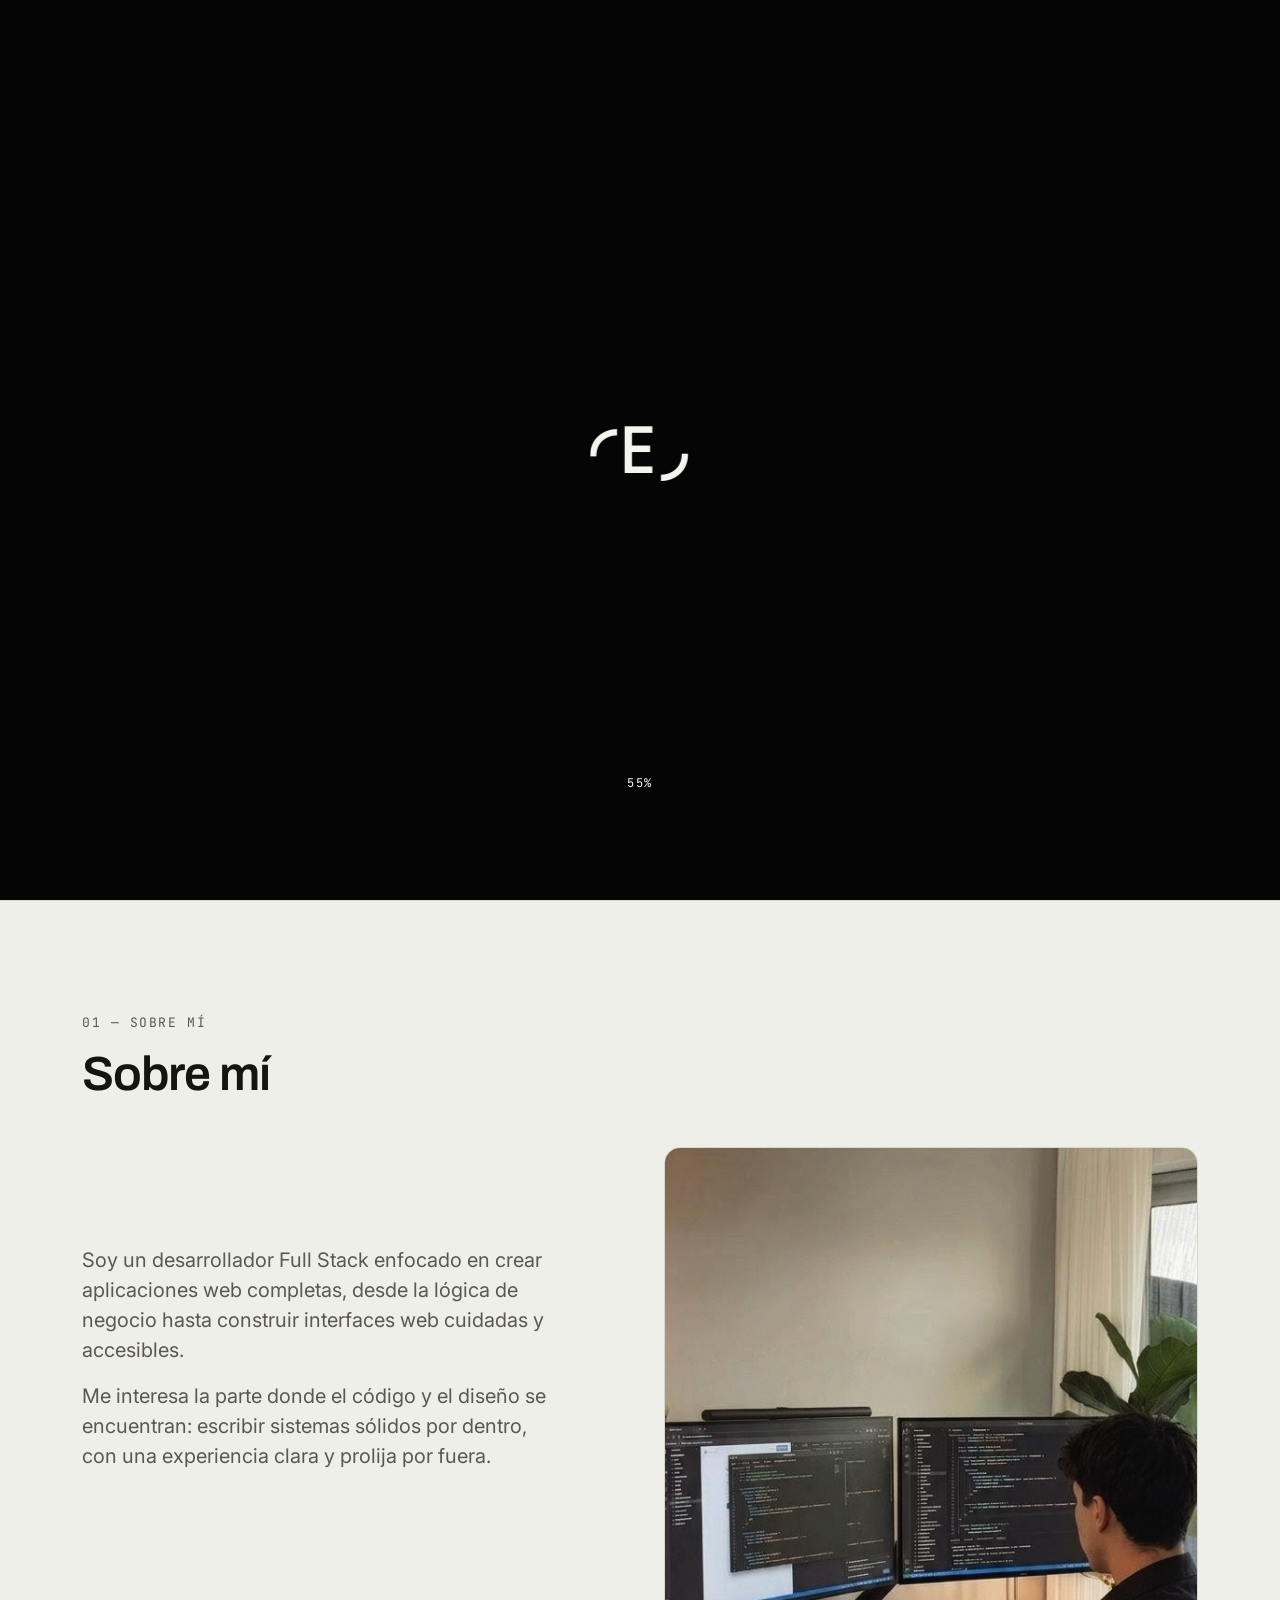
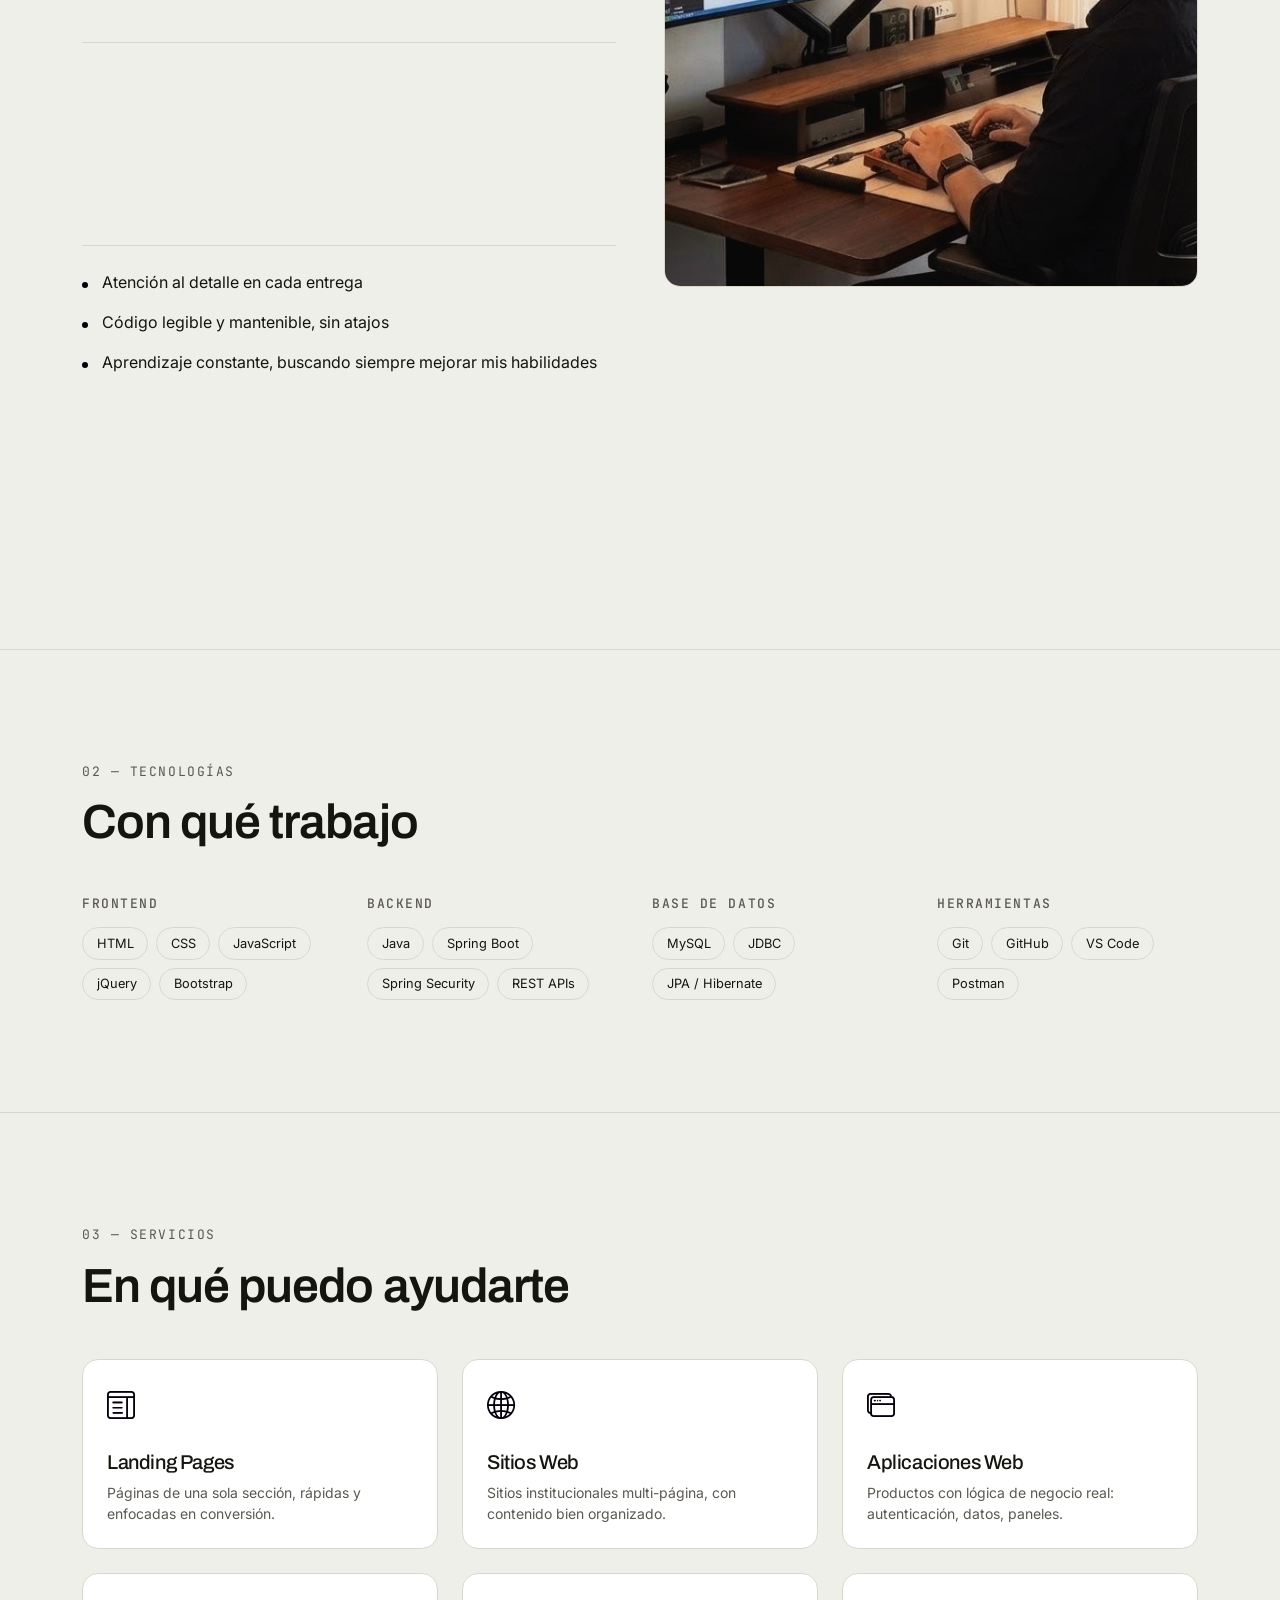
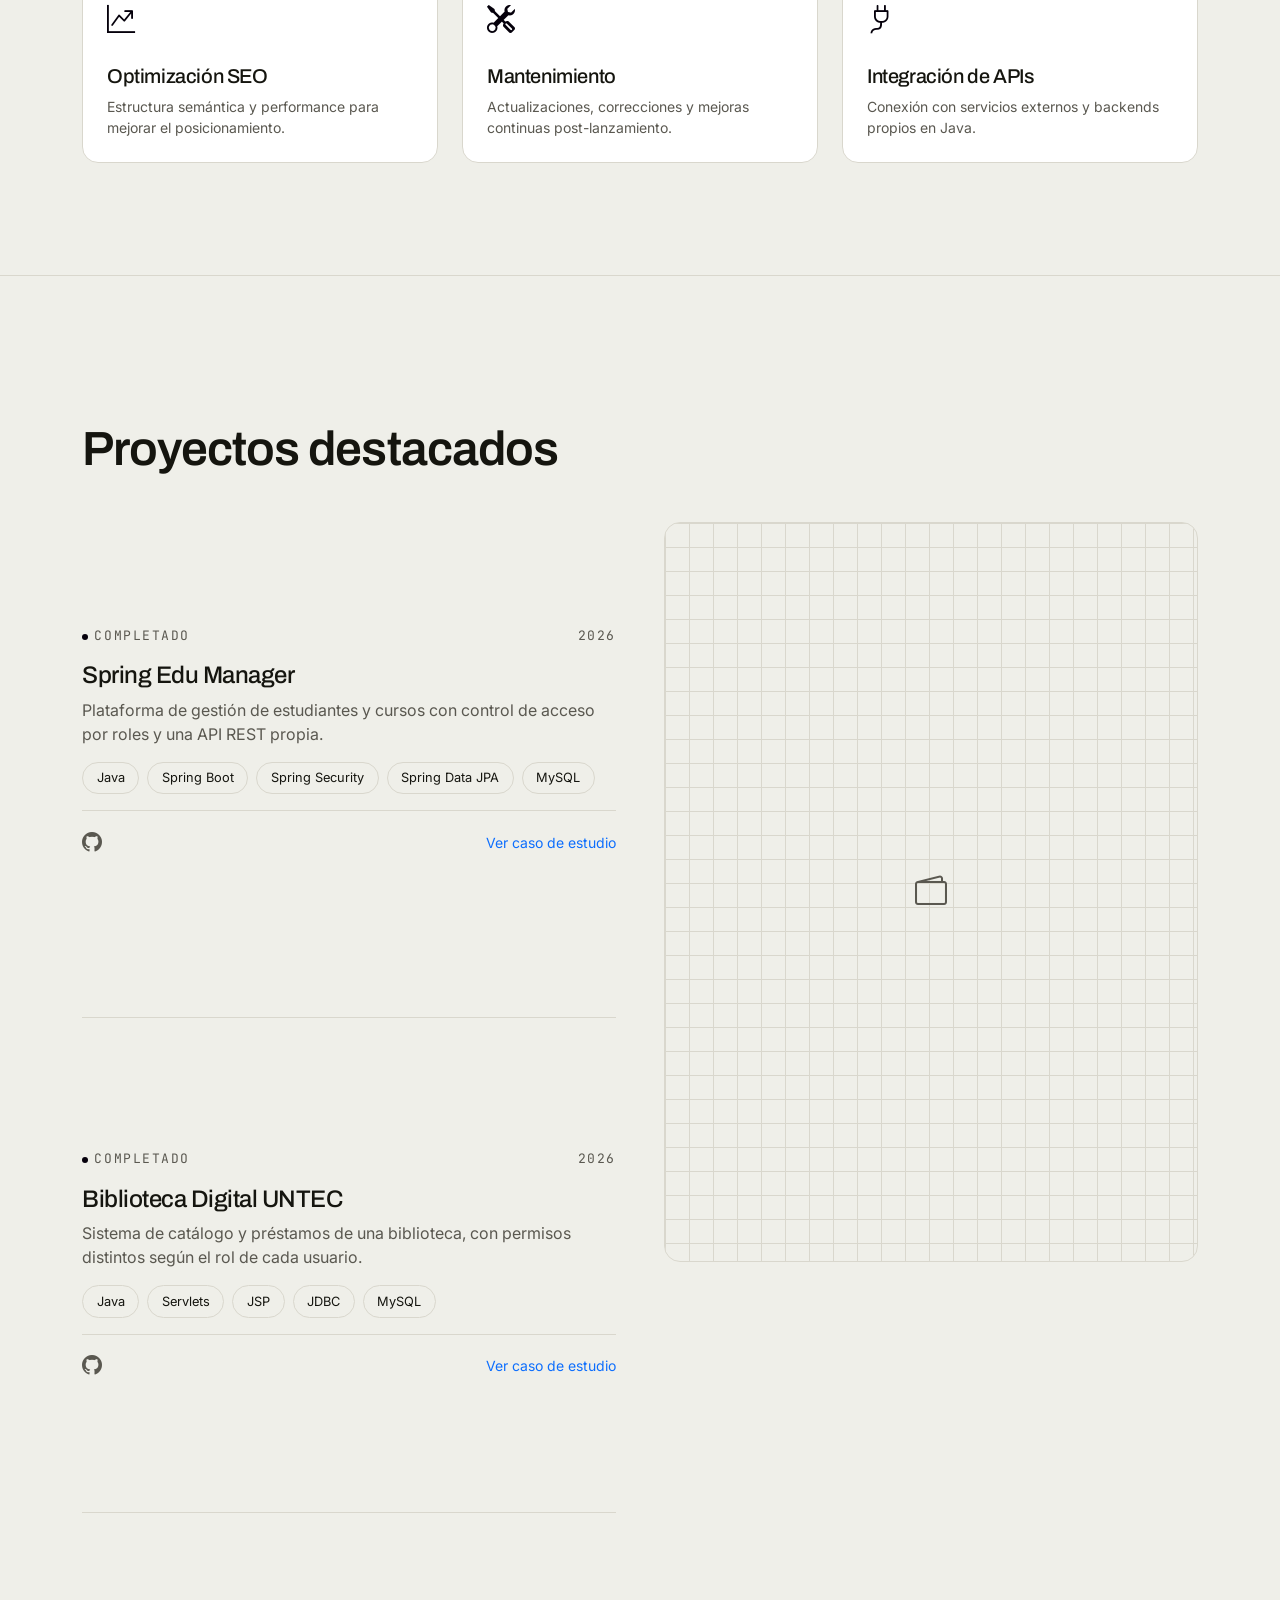
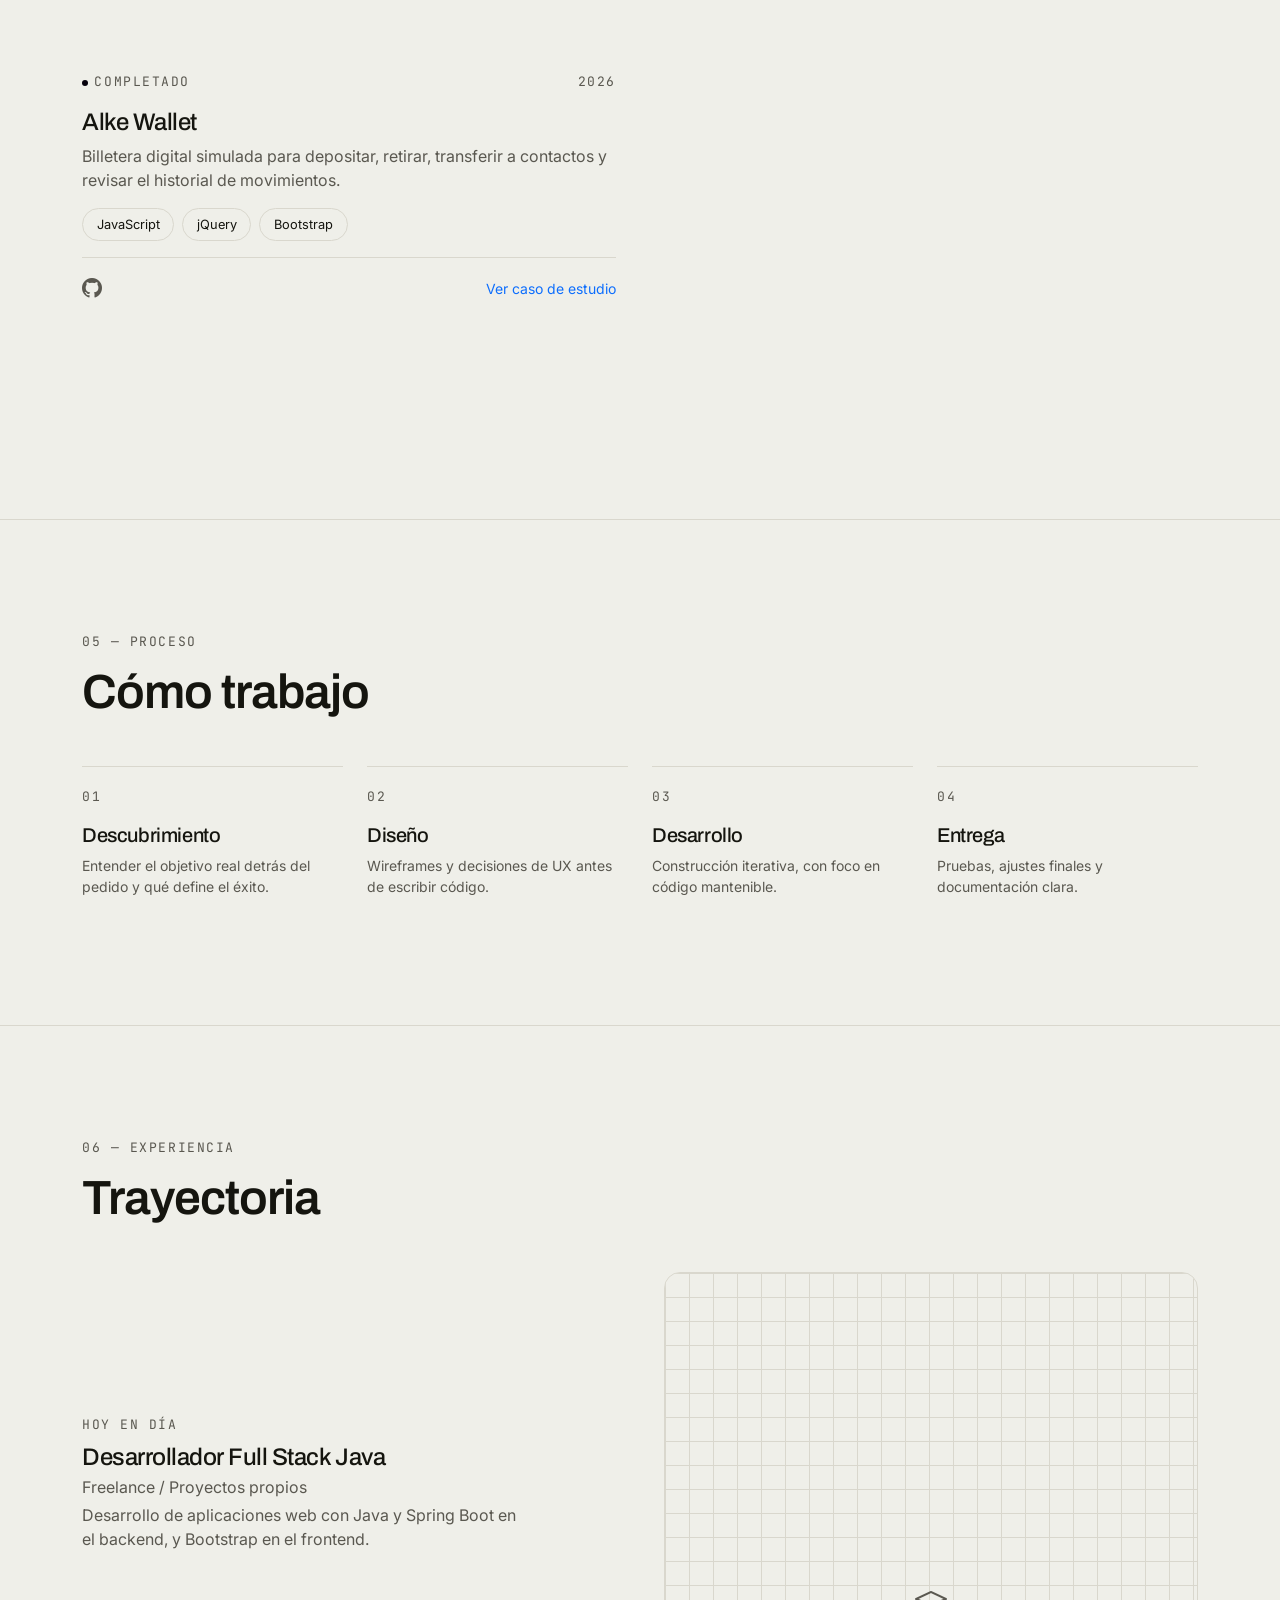
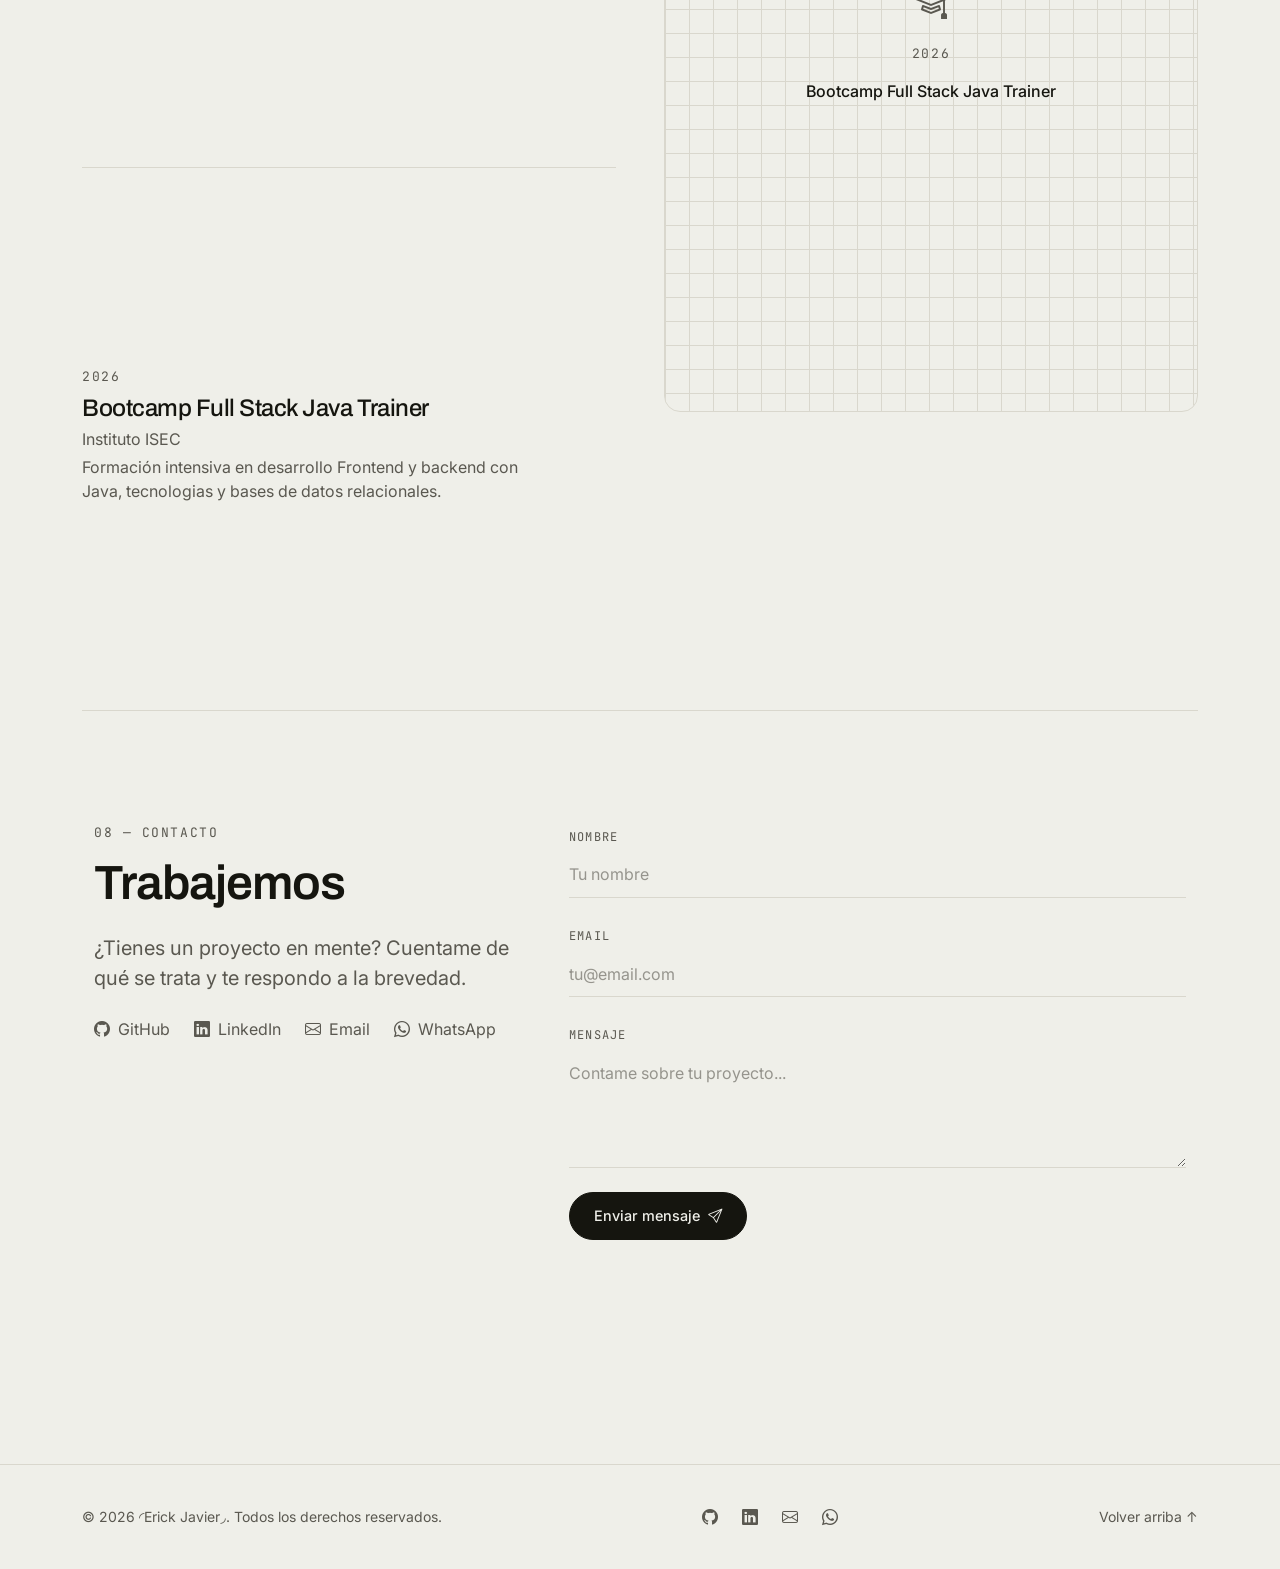
==== index.html @ 0248ed28 "Fix: mover contenido a la raiz para GitHub Pages" ====
<!doctype html>
<html lang="es">

<head>
  <meta charset="UTF-8" />
  <meta name="viewport" content="width=device-width, initial-scale=1.0" />
  <meta name="author" content="Erick - erickjavierquiroztoro@gmail.com">
  <meta name="robots" content="index, follow">
  <meta name="keyboards" content="HTML5, CSS, bootstraps, JavaScript, jQuery">

  <!-- Logo página -->
  <link rel="shortcut icon" href="assets/img/filter-highpass-svgrepo-com.svg" type="image/x-icon">
 
  <title>Erick Javier— Creative developer FullStack</title>
  <meta name="description"
    content="Portafolio profesional de Erick Javier Quiroz Toro, desarrollador Full Stack especializado en Java, Spring Boot y tecnologías web modernas." />

  <!-- Bootstrap 5 -->
  <link rel="stylesheet" href="https://cdn.jsdelivr.net/npm/bootstrap@5.3.3/dist/css/bootstrap.min.css" />
  <!-- Bootstrap Icons ( GitHub, LinkedIn, WhatsApp.) -->
  <link rel="stylesheet" href="https://cdn.jsdelivr.net/npm/bootstrap-icons@1.11.3/font/bootstrap-icons.min.css" />
  <!-- Tipografía -->
  <link rel="preconnect" href="https://fonts.googleapis.com" />
  <link
    href="https://fonts.googleapis.com/css2?family=Archivo:wght@500;600;700&family=Inter:wght@400;500&family=JetBrains+Mono:wght@400;500&display=swap"
    rel="stylesheet" />
  <!-- Estilos propios -->
  <link rel="stylesheet" href="assets/css/style.css" />
</head>

<body> <!-- ============ PAGINA DE CARGA ============ -->
  <div class="page-loader" id="pageLoader" aria-live="polite">
    <span class="page-loader__mark" id="loaderMark" aria-hidden="true">◜E◞</span>
    <span class="page-loader__percent" id="loaderPercent">1%</span>
  </div>
  <!-- ================= NAVBAR ================= -->
  <nav class="navbar navbar-expand-lg fixed-top navbar-custom py-3">
    <div class="container">
      <a class="navbar-brand navbar-brand-seal" id="siteBrand" href="#inicio">◜E◞</a>

      <!-- Acciones visibles siempre: toggle de tema + botón hamburguesa -->
      <div class="d-flex align-items-center gap-2 order-lg-3">
        <button type="button" class="theme-toggle" data-theme-toggle aria-label="Cambiar tema">
          <i class="bi bi-moon-stars" data-theme-icon></i>
        </button>
        <button class="navbar-toggler border-0 p-0 d-lg-none" type="button" data-bs-toggle="offcanvas"
          data-bs-target="#mobileMenu" aria-controls="mobileMenu" aria-label="Abrir menú">
          <i class="bi bi-list fs-2" style="color: var(--fg)"></i>
        </button>
      </div>

      <!-- Navegación desktop -->
      <div class="collapse navbar-collapse d-none d-lg-flex justify-content-end order-lg-2">
        <ul class="navbar-nav gap-lg-4">
          <li class="nav-item"><a class="nav-link" href="#sobre-mi">Sobre mí</a></li>
          <li class="nav-item"><a class="nav-link" href="#tecnologias">Tecnologías</a></li>
          <li class="nav-item"><a class="nav-link" href="#servicios">Servicios</a></li>
          <li class="nav-item"><a class="nav-link" href="#proyectos">Proyectos</a></li>
          <li class="nav-item"><a class="nav-link" href="#experiencia">Experiencia</a></li>
          <li class="nav-item"><a class="nav-link" href="#contacto">Contacto</a></li>
        </ul>
      </div>
    </div>
  </nav>

  <!-- ================= MENÚ MÓVIL ================= -->
  <div class="offcanvas offcanvas-end offcanvas-custom" tabindex="-1" id="mobileMenu" aria-labelledby="mobileMenuLabel">
    <div class="offcanvas-header">
      <span class="navbar-brand-seal" id="mobileMenuLabel">◜E◞</span>
      <button type="button" class="btn-close" data-bs-dismiss="offcanvas" aria-label="Cerrar"
        style="filter: var(--bs-btn-close-white-filter, none)"></button>
    </div>
    <div class="offcanvas-body d-flex flex-column">
      <ul class="navbar-nav flex-grow-1">
        <li class="nav-item"><a class="nav-link" href="#sobre-mi">Sobre mí</a></li>
        <li class="nav-item"><a class="nav-link" href="#tecnologias">Tecnologías</a></li>
        <li class="nav-item"><a class="nav-link" href="#servicios">Servicios</a></li>
        <li class="nav-item"><a class="nav-link" href="#proyectos">Proyectos</a></li>
        <li class="nav-item"><a class="nav-link" href="#experiencia">Experiencia</a></li>
        <li class="nav-item"><a class="nav-link" href="#contacto">Contacto</a></li>
      </ul>
      <a href="#contacto" class="btn-primary-custom mt-4">
        Contacto <i class="bi bi-arrow-right"></i>
      </a>
    </div>
  </div>

  <main>
    <!-- ================= HERO ================= -->
    <section id="inicio" class="d-flex align-items-center position-relative overflow-hidden"
      style="min-height: 100vh; padding-top: 6rem">
      <canvas id="gradient-canvas" class="gradient-canvas" aria-hidden="true"></canvas>
      <div class="container position-relative" style="z-index: 1">
        <div class="row align-items-center g-5">
          <div class="col-lg-7">
            <div class="hero-status mb-4">
              <span class="pulse-dot"></span>
              <span class="eyebrow mb-0">Disponible para nuevos proyectos</span>
            </div>
            <h1 class="hero-title mb-0">
              <span class="mask-line"><span>Desarrollador</span></span>
              <span class="mask-line"><span>FullStack</span></span>
            </h1>

            <p class="mt-4 text-muted-custom fs-5 reveal" style="max-width: 32rem">
              Construyo interfaces cuidadas y sistemas backend en Java, con atención al
              detalle en cada línea de código.
            </p>

            <div class="mt-4 d-flex flex-wrap gap-3 reveal">
              <a href="#proyectos" class="btn-primary-custom">Ver proyectos</a>
              <a href="#contacto" class="btn-ghost-custom">Contactar</a>
            </div>
          </div>

          <div class="col-lg-5 d-none d-lg-flex justify-content-center reveal">
            <div class="seal seal-video">
              <span class="seal-initials" data-seal-fallback>PORTAFOLIO</span>
              <video
                id="heroShowcaseVideo"
                muted
                loop
                playsinline
                preload="auto"
                aria-hidden="true"
              >
                <source src="assets/video/hero-showcase.mp4" type="video/mp4" />
              </video>
              <canvas id="heroShowcaseCanvas" aria-hidden="true"></canvas>
            </div>
          </div>
        </div>
      </div>

      <div
        class="position-absolute bottom-0 start-50 translate-middle-x d-none d-sm-flex flex-column align-items-center gap-2 mb-4"
        style="z-index: 1">
        <span class="eyebrow mb-0">Scroll</span>
        <div class="scroll-cue"></div>
      </div>
    </section>

    <!-- ================= SOBRE MÍ ================= -->
    <section id="sobre-mi" class="section">
      <div class="container">
        <span class="eyebrow d-block mb-3 reveal">01 — Sobre mí</span>
        <h2 class="section-title mask-line"><span>Sobre mí</span></h2>

        <div class="scroll-gallery">
          <div class="row g-5">
            <div class="col-lg-6">
              <div class="scroll-gallery__list">
                
                <div class="scroll-gallery__item" data-gallery-index="0">
                  <div style="max-width: 30rem">
      
                    <p class="text-muted-custom fs-5 reveal">
                      Soy un desarrollador Full Stack enfocado en crear aplicaciones web completas,
                      desde la lógica de negocio hasta construir interfaces web cuidadas y accesibles.
                    </p>
                    <p class="text-muted-custom fs-5 reveal">
                      Me interesa la parte donde el código y el diseño se encuentran:
                      escribir sistemas sólidos por dentro, con una experiencia clara y
                      prolija por fuera.
                    </p>
                  </div>
                 
                  <div class="scroll-gallery__media-inline d-lg-none mt-4">
                    <img src="assets/img/image.01.jpg" alt="Foto de Erick Javier" />
                  </div>
                </div>

                
                <div class="scroll-gallery__item" data-gallery-index="1">
                  <ul class="list-unstyled pt-4" style="border-top: 1px solid var(--border)">
                    <li class="d-flex align-items-baseline gap-2 mb-3">
                      <span class="status-dot"></span>Atención al detalle en cada entrega
                    </li>
                    <li class="d-flex align-items-baseline gap-2 mb-3">
                      <span class="status-dot"></span>Código legible y mantenible, sin atajos
                    </li>
                    <li class="d-flex align-items-baseline gap-2 mb-0">
                      <span class="status-dot"></span>Aprendizaje constante, buscando siempre mejorar mis habilidades
                    </li>
                  </ul>
                  <div class="scroll-gallery__media-inline d-lg-none mt-4">
                    <i class="bi bi-gem"></i>
                  </div>
                </div>
              </div>
            </div>
            <div class="col-lg-6 d-none d-lg-block">
              <div class="scroll-gallery__media-wrap">
                <div class="scroll-gallery__media">
                  <div class="scroll-gallery__media-item is-active" data-gallery-index="0">
                    <img src="assets/img/image.01.jpg" alt="Foto de Tu Nombre" />
                  </div>
                  <div class="scroll-gallery__media-item" data-gallery-index="1">
                    <div class="d-flex flex-column align-items-center gap-3 px-4 text-center">
                      <i class="bi bi-briefcase"></i>
                      <span class="eyebrow mb-0">Cómo trabajo</span>
                      <p class="mb-0">Precisión, código legible, escalable y aprendizaje constante.</p>
                    </div>
                  </div>
                </div>
              </div>
            </div>
          </div>
        </div>
      </div>
    </section>

    <!-- ================= TECNOLOGÍAS ================= -->
    <section id="tecnologias" class="section">
      <div class="container">
        <span class="eyebrow d-block mb-3 reveal">02 — Tecnologías</span>
        <h2 class="section-title mask-line"><span>Con qué trabajo</span></h2>

        <div class="row g-4">
          <div class="col-6 col-lg-3 reveal">
            <h3 class="eyebrow mb-3">Frontend</h3>
            <div class="d-flex flex-wrap gap-2">
              <span class="badge-custom">HTML</span>
              <span class="badge-custom">CSS</span>
              <span class="badge-custom">JavaScript</span>
              <span class="badge-custom">jQuery</span>
              <span class="badge-custom">Bootstrap</span>
            </div>
          </div>
          <div class="col-6 col-lg-3 reveal">
            <h3 class="eyebrow mb-3">Backend</h3>
            <div class="d-flex flex-wrap gap-2">
              <span class="badge-custom">Java</span>
              <span class="badge-custom">Spring Boot</span>
              <span class="badge-custom">Spring Security</span>
              <span class="badge-custom">REST APIs</span>
            </div>
          </div>
          <div class="col-6 col-lg-3 reveal">
            <h3 class="eyebrow mb-3">Base de datos</h3>
            <div class="d-flex flex-wrap gap-2">
              <span class="badge-custom">MySQL</span>
              <span class="badge-custom">JDBC</span>
              <span class="badge-custom">JPA / Hibernate</span>
            </div>
          </div>
          <div class="col-6 col-lg-3 reveal">
            <h3 class="eyebrow mb-3">Herramientas</h3>
            <div class="d-flex flex-wrap gap-2">
              <span class="badge-custom">Git</span>
              <span class="badge-custom">GitHub</span>
              <span class="badge-custom">VS Code</span>
              <span class="badge-custom">Postman</span>
            </div>
          </div>
        </div>
      </div>
    </section>

    <!-- ================= SERVICIOS ================= -->
    <section id="servicios" class="section">
      <div class="container">
        <span class="eyebrow d-block mb-3 reveal">03 — Servicios</span>
        <h2 class="section-title mask-line"><span>En qué puedo ayudarte</span></h2>

        <div class="row g-4">
          <div class="col-md-6 col-lg-4 reveal">
            <div class="card-custom p-4 h-100">
              <i class="bi bi-layout-text-window text-brass fs-3"></i>
              <h3 class="h5 mt-4 mb-2">Landing Pages</h3>
              <p class="text-muted-custom mb-0 small">
                Páginas de una sola sección, rápidas y enfocadas en conversión.
              </p>
            </div>
          </div>
          <div class="col-md-6 col-lg-4 reveal">
            <div class="card-custom p-4 h-100">
              <i class="bi bi-globe2 text-brass fs-3"></i>
              <h3 class="h5 mt-4 mb-2">Sitios Web</h3>
              <p class="text-muted-custom mb-0 small">
                Sitios institucionales multi-página, con contenido bien organizado.
              </p>
            </div>
          </div>
          <div class="col-md-6 col-lg-4 reveal">
            <div class="card-custom p-4 h-100">
              <i class="bi bi-window-stack text-brass fs-3"></i>
              <h3 class="h5 mt-4 mb-2">Aplicaciones Web</h3>
              <p class="text-muted-custom mb-0 small">
                Productos con lógica de negocio real: autenticación, datos, paneles.
              </p>
            </div>
          </div>
          <div class="col-md-6 col-lg-4 reveal">
            <div class="card-custom p-4 h-100">
              <i class="bi bi-graph-up-arrow text-brass fs-3"></i>
              <h3 class="h5 mt-4 mb-2">Optimización SEO</h3>
              <p class="text-muted-custom mb-0 small">
                Estructura semántica y performance para mejorar el posicionamiento.
              </p>
            </div>
          </div>
          <div class="col-md-6 col-lg-4 reveal">
            <div class="card-custom p-4 h-100">
              <i class="bi bi-tools text-brass fs-3"></i>
              <h3 class="h5 mt-4 mb-2">Mantenimiento</h3>
              <p class="text-muted-custom mb-0 small">
                Actualizaciones, correcciones y mejoras continuas post-lanzamiento.
              </p>
            </div>
          </div>
          <div class="col-md-6 col-lg-4 reveal">
            <div class="card-custom p-4 h-100">
              <i class="bi bi-plug text-brass fs-3"></i>
              <h3 class="h5 mt-4 mb-2">Integración de APIs</h3>
              <p class="text-muted-custom mb-0 small">
                Conexión con servicios externos y backends propios en Java.
              </p>
            </div>
          </div>
        </div>
      </div>
    </section>

    <!-- ================= PROYECTOS ================= -->
    <section id="proyectos" class="section">
      <div class="container">
        <span class="eyebrow d-block mb-3 reveal">04 — Proyectos</span>
        <h2 class="section-title mask-line"><span>Proyectos destacados</span></h2>

        <div class="scroll-gallery">
          <div class="row g-5">
            <div class="col-lg-6">
              <div class="scroll-gallery__list">
                <!-- Proyecto 1: SpringEduManager -->
                <div class="scroll-gallery__item" data-gallery-index="0">
                  <div class="d-flex justify-content-between eyebrow mb-3">
                    <span><span class="status-dot"></span>Completado</span>
                    <span>2026</span>
                  </div>
                  <h3 class="h4 mb-2">Spring Edu Manager</h3>
                  <p class="text-muted-custom">
                    Plataforma de gestión de estudiantes y cursos con control de acceso por
                    roles y una API REST propia.
                  </p>
                  <div class="d-flex flex-wrap gap-2 mb-3">
                    <span class="badge-custom">Java</span>
                    <span class="badge-custom">Spring Boot</span>
                    <span class="badge-custom">Spring Security</span>
                    <span class="badge-custom">Spring Data JPA</span>
                    <span class="badge-custom">MySQL</span>
                  </div>
                  <div class="d-flex align-items-center gap-3 pt-3" style="border-top: 1px solid var(--border)">
                    <!-- Link del repositorio GitHub -->
                    <a href="https://github.com/erickjavierquiroztoro-cpu/springedumanager" class="text-muted-custom" aria-label="Repositorio en GitHub"><i
                        class="bi bi-github fs-5"></i></a>
                    <a href="proyectos/proyecto-uno.html" class="link-underline ms-auto small text-decoration-none">Ver caso de
                      estudio</a>
                  </div>
                  <div class="scroll-gallery__media-inline d-lg-none mt-4">
                    <i class="bi bi-mortarboard"></i>
                  </div>
                </div>

                <!-- Proyecto 2: Biblioteca Digital UNTEC -->
                <div class="scroll-gallery__item" data-gallery-index="1">
                  <div class="d-flex justify-content-between eyebrow mb-3">
                    <span><span class="status-dot"></span>Completado</span>
                    <span>2026</span>
                  </div>
                  <h3 class="h4 mb-2">Biblioteca Digital UNTEC</h3>
                  <p class="text-muted-custom">
                    Sistema de catálogo y préstamos de una biblioteca, con permisos distintos
                    según el rol de cada usuario.
                  </p>
                  <div class="d-flex flex-wrap gap-2 mb-3">
                    <span class="badge-custom">Java</span>
                    <span class="badge-custom">Servlets</span>
                    <span class="badge-custom">JSP</span>
                    <span class="badge-custom">JDBC</span>
                    <span class="badge-custom">MySQL</span>
                  </div>
                  <div class="d-flex align-items-center gap-3 pt-3" style="border-top: 1px solid var(--border)">
                    <!-- Link del repositorio GitHub -->
                    <a href="https://github.com/erickjavierquiroztoro-cpu/biblioteca-untec" class="text-muted-custom" aria-label="Repositorio en GitHub"><i
                        class="bi bi-github fs-5"></i></a>
                    <a href="proyectos/proyecto-dos.html" class="link-underline ms-auto small text-decoration-none">Ver caso de
                      estudio</a>
                  </div>
                  <div class="scroll-gallery__media-inline d-lg-none mt-4">
                    <i class="bi bi-book-half"></i>
                  </div>
                </div>

                <!-- Proyecto 3: Alke Wallet -->
                <div class="scroll-gallery__item" data-gallery-index="2">
                  <div class="d-flex justify-content-between eyebrow mb-3">
                    <span><span class="status-dot"></span>Completado</span>
                    <span>2026</span>
                  </div>
                  <h3 class="h4 mb-2">Alke Wallet</h3>
                  <p class="text-muted-custom">
                    Billetera digital simulada para depositar, retirar, transferir a contactos
                    y revisar el historial de movimientos.
                  </p>
                  <div class="d-flex flex-wrap gap-2 mb-3">
                    <span class="badge-custom">JavaScript</span>
                    <span class="badge-custom">jQuery</span>
                    <span class="badge-custom">Bootstrap</span>
                  </div>
                  <div class="d-flex align-items-center gap-3 pt-3" style="border-top: 1px solid var(--border)">
                    <!-- Link del repositorio GitHub -->
                    <a href="https://github.com/erickjavierquiroztoro-cpu/billetera-alkewallet-2026" class="text-muted-custom" aria-label="Repositorio en GitHub"><i
                        class="bi bi-github fs-5"></i></a>
                    <a href="proyectos/proyecto-tres.html" class="link-underline ms-auto small text-decoration-none">Ver caso de
                      estudio</a>
                  </div>
                  <div class="scroll-gallery__media-inline d-lg-none mt-4">
                    <i class="bi bi-wallet2"></i>
                  </div>
                </div>
              </div>
            </div>

            <div class="col-lg-6 d-none d-lg-block">
              <div class="scroll-gallery__media-wrap">
                <div class="scroll-gallery__media">
                  <div class="scroll-gallery__media-item is-active" data-gallery-index="0">
                    <i class="bi bi-mortarboard"></i>
                  </div>
                  <div class="scroll-gallery__media-item" data-gallery-index="1">
                    <i class="bi bi-book-half"></i>
                  </div>
                  <div class="scroll-gallery__media-item" data-gallery-index="2">
                    <i class="bi bi-wallet2"></i>
                  </div>
                </div>
              </div>
            </div>
          </div>
        </div>
      </div>
    </section>

    <!-- ================= PROCESO ================= -->
    <section id="proceso" class="section">
      <div class="container">
        <span class="eyebrow d-block mb-3 reveal">05 — Proceso</span>
        <h2 class="section-title mask-line"><span>Cómo trabajo</span></h2>

        <div class="row g-4">
          <div class="col-6 col-lg-3 reveal">
            <div class="pt-3" style="border-top: 1px solid var(--border)">
              <span class="eyebrow font-mono">01</span>
              <h3 class="h5 mt-3 mb-2">Descubrimiento</h3>
              <p class="text-muted-custom small">
                Entender el objetivo real detrás del pedido y qué define el éxito.
              </p>
            </div>
          </div>
          <div class="col-6 col-lg-3 reveal">
            <div class="pt-3" style="border-top: 1px solid var(--border)">
              <span class="eyebrow font-mono">02</span>
              <h3 class="h5 mt-3 mb-2">Diseño</h3>
              <p class="text-muted-custom small">
                Wireframes y decisiones de UX antes de escribir código.
              </p>
            </div>
          </div>
          <div class="col-6 col-lg-3 reveal">
            <div class="pt-3" style="border-top: 1px solid var(--border)">
              <span class="eyebrow font-mono">03</span>
              <h3 class="h5 mt-3 mb-2">Desarrollo</h3>
              <p class="text-muted-custom small">
                Construcción iterativa, con foco en código mantenible.
              </p>
            </div>
          </div>
          <div class="col-6 col-lg-3 reveal">
            <div class="pt-3" style="border-top: 1px solid var(--border)">
              <span class="eyebrow font-mono">04</span>
              <h3 class="h5 mt-3 mb-2">Entrega</h3>
              <p class="text-muted-custom small">
                Pruebas, ajustes finales y documentación clara.
              </p>
            </div>
          </div>
        </div>
      </div>
    </section>

    <!-- ================= EXPERIENCIA / EDUCACIÓN / CERTIFICACIONES ================= -->
    <section id="experiencia" class="section">
      <div class="container">
        <span class="eyebrow d-block mb-3 reveal">06 — Experiencia</span>
        <h2 class="section-title mask-line"><span>Trayectoria</span></h2>

        <!-- TODO: reemplazar con tu experiencia real. Si agregás o quitás roles,
               mantené el mismo data-gallery-index en el item y en su panel. -->
        <div class="scroll-gallery mb-5">
          <div class="row g-5">
            <div class="col-lg-6">
              <div class="scroll-gallery__list">
                <div class="scroll-gallery__item" data-gallery-index="0">
                  <span class="eyebrow">Hoy en día</span>
                  <h3 class="h4 mt-2 mb-1">Desarrollador Full Stack Java</h3>
                  <p class="text-muted-custom mb-1">Freelance / Proyectos propios</p>
                  <p class="text-muted-custom" style="max-width: 28rem">
                    Desarrollo de aplicaciones web con Java y Spring Boot en el backend, y
                    Bootstrap en el frontend.
                  </p>
                  <div class="scroll-gallery__media-inline d-lg-none mt-4">
                    <i class="bi bi-briefcase"></i>
                  </div>
                </div>

                <div class="scroll-gallery__item" data-gallery-index="1">
                  <span class="eyebrow">2026</span>
                  <h3 class="h4 mt-2 mb-1">Bootcamp Full Stack Java Trainer</h3>
                  <p class="text-muted-custom mb-1">Instituto ISEC </p>
                  <p class="text-muted-custom" style="max-width: 28rem">
                    Formación intensiva en desarrollo Frontend y backend con Java, tecnologias y bases de datos
                    relacionales.
                  </p>
                  <div class="scroll-gallery__media-inline d-lg-none mt-4">
                    <i class="bi bi-mortarboard"></i>
                  </div>
                </div>
              </div>
            </div>

            <div class="col-lg-6 d-none d-lg-block">
              <div class="scroll-gallery__media-wrap">
                <div class="scroll-gallery__media">
                  <!-- Sin foto por rol: panel gráfico con ícono + rol + período.
                         Si más adelante tenés logos de empresas, reemplazá el <i>
                         por <img src="..."> siguiendo el mismo patrón que Proyectos. -->
                  <div class="scroll-gallery__media-item is-active" data-gallery-index="0">
                    <div class="d-flex flex-column align-items-center gap-3 px-4 text-center">
                      <i class="bi bi-briefcase"></i>
                      <span class="eyebrow mb-0">Presente</span>
                      <p class="mb-0 fw-medium">Desarrollador Full Stack Java</p>
                    </div>
                  </div>
                  <div class="scroll-gallery__media-item" data-gallery-index="1">
                    <div class="d-flex flex-column align-items-center gap-3 px-4 text-center">
                      <i class="bi bi-mortarboard"></i>
                      <span class="eyebrow mb-0">2026</span>
                      <p class="mb-0 fw-medium">Bootcamp Full Stack Java Trainer</p>
                    </div>
                  </div>
                </div>
              </div>
            </div>
          </div>
        </div>
        <!-- ================= Educación (preparado para el futuro) ================= -->
        <!--<div class="row g-5">
            <div class="col-lg-6">
              <div class="reveal">
                <h3 class="eyebrow mb-4">Educación</h3>
                <div class="pt-3" style="border-top: 1px solid var(--border)">
                  <span class="eyebrow">2022 — 2025</span>
                  <p class="fw-medium mt-1 mb-0">Título / Carrera</p>
                  <p class="text-muted-custom small">Nombre de la institución</p>
                </div>
              </div>
            </div>

            <div class="col-lg-6">
              <div class="reveal">
                <h3 class="eyebrow mb-4">Certificaciones</h3>
                <div class="pt-3" style="border-top: 1px solid var(--border)">
                  <div class="d-flex justify-content-between align-items-start">
                    <div>
                      <p class="fw-medium mb-0">Nombre de la certificación</p>
                      <p class="text-muted-custom small">Entidad emisora · 2025</p>
                    </div>
                    <a href="#" class="text-muted-custom" aria-label="Ver credencial"
                      ><i class="bi bi-box-arrow-up-right"></i
                    ></a>
                  </div>
                </div>
              </div>
            </div>
          </div>
        </div>
      </section>-->

        <!-- ================= BLOG (preparado para el futuro) ================= -->
        <!--<section id="blog" class="section">
        <div class="container">
          <div class="d-flex flex-wrap justify-content-between align-items-end mb-4">
            <div>
              <span class="eyebrow d-block mb-3 reveal">07 — Blog</span>
              <h2 class="section-title mb-0 mask-line"><span>Blog técnico</span></h2>
            </div>
            <span class="badge-custom mb-3 reveal">Próximamente</span>
          </div>

          <div class="row g-4">
            <div class="col-md-4 reveal" style="opacity: 0.5">
              <div class="card-custom p-4 h-100">
                <i class="bi bi-file-text text-muted-custom fs-4"></i>
                <div class="mt-3 rounded-pill" style="height: 10px; width: 75%; background: var(--border)"></div>
                <div class="mt-2 rounded-pill" style="height: 10px; width: 50%; background: var(--border)"></div>
              </div>
            </div>
            <div class="col-md-4 reveal" style="opacity: 0.5">
              <div class="card-custom p-4 h-100">
                <i class="bi bi-file-text text-muted-custom fs-4"></i>
                <div class="mt-3 rounded-pill" style="height: 10px; width: 75%; background: var(--border)"></div>
                <div class="mt-2 rounded-pill" style="height: 10px; width: 50%; background: var(--border)"></div>
              </div>
            </div>
            <div class="col-md-4 reveal" style="opacity: 0.5">
              <div class="card-custom p-4 h-100">
                <i class="bi bi-file-text text-muted-custom fs-4"></i>
                <div class="mt-3 rounded-pill" style="height: 10px; width: 75%; background: var(--border)"></div>
                <div class="mt-2 rounded-pill" style="height: 10px; width: 50%; background: var(--border)"></div>
              </div>
            </div>
          </div>
        </div>
      </section>-->

        <!-- ================= CONTACTO ================= -->
        <section id="contacto" class="section">
          <div class="container">
            <div class="row g-5">
              <div class="col-lg-5">
                <span class="eyebrow d-block mb-3 reveal">08 — Contacto</span>
                <h2 class="section-title mask-line">
                  <span>Trabajemos</span>
                </h2>
                <p class="text-muted-custom fs-5 reveal" style="max-width: 26rem; margin-top: -1.5rem">
                  ¿Tienes un proyecto en mente? Cuentame de qué se trata y te respondo a la
                  brevedad.
                </p>

                <div class="d-flex flex-wrap gap-4 mt-4 reveal">
                  <a href="https://github.com/erickjavierquiroztoro-cpu" target="_blank" rel="noopener noreferrer" class="link-underline text-muted-custom text-decoration-none d-flex align-items-center gap-2"
                    ><i class="bi bi-github"></i>GitHub</a>
                  <a href="https://www.linkedin.com/in/erick-quiroz-toro-610a0a24a" target="_blank" rel="noopener noreferrer" class="link-underline text-muted-custom text-decoration-none d-flex align-items-center gap-2"
                    ><i class="bi bi-linkedin"></i>LinkedIn</a>
                  <a href="mailto:erickjavierquiroztoro@gmail.com" class="link-underline text-muted-custom text-decoration-none d-flex align-items-center gap-2"
                    ><i class="bi bi-envelope"></i>Email</a>
                  <a href="https://wa.me/56975212219" target="_blank" rel="noopener noreferrer" class="link-underline text-muted-custom text-decoration-none d-flex align-items-center gap-2"
                    ><i class="bi bi-whatsapp"></i>WhatsApp</a>
                </div>
              </div>

              <div class="col-lg-7 reveal">
                  <!-- Mensaje de éxito, oculto hasta el envío -->
                  <div class="d-none align-items-start gap-3 p-4 mb-4" style="border: 1px solid var(--border)"
                    id="contactSuccess" role="status">
                    <i class="bi bi-check-circle-fill text-brass fs-4"></i>
                    <div>
                      <p class="fw-medium mb-1">Mensaje enviado</p>
                      <p class="text-muted-custom small mb-0">
                        Gracias por escribirme, te voy a responder a la brevedad.
                      </p>
                    </div>
                  </div>

                  <form id="contactForm" novalidate>
                    <div class="mb-4">
                      <label for="name" class="form-label-custom">Nombre</label>
                      <input type="text" class="form-control form-control-custom" id="name" name="name"
                        placeholder="Tu nombre" required minlength="2" />
                      <div class="invalid-feedback">Ingresá tu nombre completo.</div>
                    </div>
                    <div class="mb-4">
                      <label for="email" class="form-label-custom">Email</label>
                      <input type="email" class="form-control form-control-custom" id="email" name="email"
                        placeholder="tu@email.com" required />
                      <div class="invalid-feedback">Ingresá un email válido.</div>
                    </div>
                    <div class="mb-4">
                      <label for="message" class="form-label-custom">Mensaje</label>
                      <textarea class="form-control form-control-custom" id="message" name="message" rows="4"
                        placeholder="Contame sobre tu proyecto..." required minlength="10"></textarea>
                      <div class="invalid-feedback">Cuentame un poco más (mínimo 10 caracteres).</div>
                    </div>

                    <div class="d-none alert alert-danger" id="contactError" role="alert">
                      No se pudo enviar el mensaje. Intentá de nuevo en unos minutos.
                    </div>

                    <button type="submit" class="btn-primary-custom">
                      Enviar mensaje <i class="bi bi-send"></i>
                    </button>
                  </form>
                </div>
              </div>
            </div>
        </section>
  </main>

  <!-- ================= FOOTER ================= -->
  <footer class="footer-custom">
    <div class="container d-flex flex-column flex-sm-row align-items-center justify-content-between gap-3">
      <p class="text-muted-custom small mb-0">© <span id="year"></span> ◜Erick Javier◞. Todos los derechos reservados.
      </p>
      <div class="d-flex gap-4">
        <a href="https://github.com/erickjavierquiroztoro-cpu" target="_blank" rel="noopener noreferrer" aria-label="GitHub"><i class="bi bi-github"></i></a>
        <a href="https://www.linkedin.com/in/erick-quiroz-toro-610a0a24a" target="_blank" rel="noopener noreferrer" aria-label="LinkedIn"><i class="bi bi-linkedin"></i></a>
        <a href="mailto:erickjavierquiroztoro@gmail.com" aria-label="Email"><i class="bi bi-envelope"></i></a>
        <a href="https://wa.me/56975212219" target="_blank" rel="noopener noreferrer" aria-label="WhatsApp"><i class="bi bi-whatsapp"></i></a>
      </div>
      <a href="#inicio" class="link-underline small text-decoration-none">Volver arriba ↑</a>
    </div>
  </footer>

  <script src="https://cdn.jsdelivr.net/npm/bootstrap@5.3.3/dist/js/bootstrap.bundle.min.js"></script>
  <script src="assets/js/gradient-bg.js"></script>
  <script src="assets/js/hero-video-key.js"></script>
  <script src="assets/js/main.js"></script>
  <script src="assets/js/loader.js"></script>
  <script>
    document.getElementById("year").textContent = new Date().getFullYear();
  </script>
</body>

</html>
---- assets/css/style.css ----
/* ==========================================================================
   TOKENS DE DISEÑO
   Todo color/tipografía del sitio se deriva de estas variables. Nunca
   hardcodear un color suelto en un componente: se edita acá y se propaga
   a todo el sitio.
   ========================================================================== */
:root {
  --ink: #15150f;
  --paper: #efefe9;
  --stone: #5a5850;
  --stone-soft: #8a8878;
  --line: #d9d7cd;
  --surface: #ffffff;
  --brass: #05000b;
  --brass-soft: #b8687f;

  /* En modo claro: fondo = paper, texto = ink */
  --bg: var(--paper);
  --fg: var(--ink);
  --muted: var(--stone);
  --border: var(--line);
  --card-bg: var(--surface);

  --font-display: "Archivo", ui-sans-serif, system-ui, sans-serif;
  --font-body: "Inter", ui-sans-serif, system-ui, sans-serif;
  --font-mono: "JetBrains Mono", ui-monospace, "SFMono-Regular", monospace;

  --ease: cubic-bezier(0.16, 1, 0.3, 1);
}

[data-theme="dark"] {
  --bg: var(--ink);
  --fg: #ededdf;
  --muted: #bbb2b2;
  --border: #2b2a22;
  --card-bg: #1c1c15;
  --brass: #ece9ea;
}

/* ==========================================================================
   BASE
   ========================================================================== */
html {
  scroll-behavior: smooth;
}

body {
  background-color: var(--bg);
  color: var(--fg);
  font-family: var(--font-body);
  transition:
    background-color 0.3s var(--ease),
    color 0.3s var(--ease);
}

h1,
h2,
h3,
.font-display {
  font-family: var(--font-display);
  letter-spacing: -0.02em;
}

.font-mono {
  font-family: var(--font-mono);
}

.text-muted-custom {
  color: var(--muted) !important;
}

.text-brass {
  color: var(--brass) !important;
}

.bg-brass {
  background-color: var(--brass) !important;
}

.eyebrow {
  font-family: var(--font-mono);
  font-size: 0.8125rem;
  letter-spacing: 0.12em;
  text-transform: uppercase;
  color: var(--muted);
}

.section {
  padding-top: 7rem;
  padding-bottom: 7rem;
  border-top: 1px solid var(--border);
  scroll-margin-top: 5.5rem;
}

#inicio {
  scroll-margin-top: 0;
}

.section-title {
  font-size: clamp(1.75rem, 1.4rem + 2vw, 3rem);
  font-weight: 600;
  line-height: 1.05;
  margin-bottom: 3rem;
}

.hero-title {
  font-size: clamp(2.5rem, 2rem + 4vw, 5.5rem);
  font-weight: 600;
  line-height: 0.98;
  letter-spacing: -0.03em;
}

/* Respeta a quienes desactivan animaciones en su sistema */
@media (prefers-reduced-motion: reduce) {
  *,
  *::before,
  *::after {
    animation-duration: 0.01ms !important;
    transition-duration: 0.01ms !important;
    scroll-behavior: auto !important;
  }
}

/* ==========================================================================
   NAVBAR
   Fixed-top nativo de Bootstrap. Nada de position:absolute a mano ni
   transforms propios: eso es justamente lo que rompía la navegación móvil
   en la versión anterior del proyecto.
   ========================================================================== */
.navbar-custom {
  background-color: transparent;
  border-bottom: 1px solid transparent;
  transition:
    background-color 0.3s var(--ease),
    border-color 0.3s var(--ease);
}

.navbar-custom.is-scrolled {
  background-color: color-mix(in srgb, var(--bg) 85%, transparent);
  backdrop-filter: blur(10px);
  border-bottom-color: var(--border);
}

.navbar-custom .nav-link {
  font-size: 0.9rem;
  color: var(--muted);
  transition: color 0.2s var(--ease);
}

.navbar-custom .nav-link.active,
.navbar-custom .nav-link:hover {
  color: var(--fg);
}

.navbar-brand-seal {
  font-family: var(--font-mono);
  font-weight: 600;
  font-size: 0.95rem;
  color: var(--fg);
  letter-spacing: 0.02em;
}

.theme-toggle {
  width: 2.25rem;
  height: 2.25rem;
  border: 1px solid var(--border);
  border-radius: 50%;
  display: inline-flex;
  align-items: center;
  justify-content: center;
  color: var(--fg);
  background: transparent;
  transition: border-color 0.2s var(--ease);
}

.theme-toggle:hover {
  border-color: var(--fg);
}

/* Offcanvas (menú móvil): se personaliza el look, no el comportamiento —
   el comportamiento (scroll-lock, foco, backdrop) lo maneja Bootstrap. */
.offcanvas-custom {
  background-color: var(--bg);
  color: var(--fg);
  width: min(100%, 360px);
}

.offcanvas-custom .nav-link {
  font-family: var(--font-display);
  font-size: 1.75rem;
  font-weight: 500;
  color: var(--fg);
  padding: 0.6rem 0;
}

.offcanvas-custom .btn-primary-custom {
  width: 100%;
  justify-content: center;
}

/* ==========================================================================
   BOTONES
   ========================================================================== */
.btn-primary-custom,
.btn-ghost-custom {
  will-change: transform;
}

.btn-primary-custom {
  display: inline-flex;
  align-items: center;
  gap: 0.5rem;
  background-color: var(--fg);
  color: var(--bg);
  border: 1px solid var(--fg);
  border-radius: 100px;
  padding: 0.75rem 1.5rem;
  font-size: 0.9rem;
  font-weight: 500;
  transition:
    opacity 0.2s var(--ease),
    transform 0.25s var(--ease);
}

.btn-primary-custom:hover {
  opacity: 0.85;
  color: var(--bg);
}

.btn-primary-custom:active {
  transform: scale(0.96);
}

.btn-ghost-custom {
  display: inline-flex;
  align-items: center;
  gap: 0.5rem;
  background-color: transparent;
  color: var(--fg);
  border: 1px solid var(--border);
  border-radius: 100px;
  padding: 0.75rem 1.5rem;
  font-size: 0.9rem;
  font-weight: 500;
  transition:
    border-color 0.2s var(--ease),
    transform 0.25s var(--ease);
}

.btn-ghost-custom:hover {
  border-color: var(--fg);
  color: var(--fg);
}

.btn-ghost-custom:active {
  transform: scale(0.96);
}

/* Subrayado animado para links de texto (contacto, footer, "ver caso de estudio") */
.link-underline {
  position: relative;
}

.link-underline::after {
  content: "";
  position: absolute;
  left: 0;
  bottom: -2px;
  width: 100%;
  height: 1px;
  background-color: currentColor;
  transform: scaleX(0);
  transform-origin: right;
  transition: transform 0.35s var(--ease);
}

.link-underline:hover::after {
  transform: scaleX(1);
  transform-origin: left;
}

/* ==========================================================================
   HERO
   ========================================================================== */
.hero-status {
  display: inline-flex;
  align-items: center;
  gap: 0.6rem;
}

.pulse-dot {
  position: relative;
  width: 8px;
  height: 8px;
  border-radius: 50%;
  background-color: var(--brass);
}

.pulse-dot::after {
  content: "";
  position: absolute;
  inset: 0;
  border-radius: 50%;
  background-color: var(--brass);
  animation: pulse 2s var(--ease) infinite;
}

@keyframes pulse {
  0% {
    transform: scale(1);
    opacity: 0.6;
  }
  100% {
    transform: scale(2.4);
    opacity: 0;
  }
}

.scroll-cue {
  width: 1px;
  height: 48px;
  background-color: var(--border);
  overflow: hidden;
  position: relative;
}

.scroll-cue::after {
  content: "";
  position: absolute;
  top: -100%;
  left: 0;
  width: 100%;
  height: 50%;
  background-color: var(--fg);
  animation: scrollCue 1.8s var(--ease) infinite;
}

@keyframes scrollCue {
  to {
    top: 200%;
  }
}

/* ==========================================================================
   SELLO / MONOGRAMA (elemento firma)
   ========================================================================== */
.seal {
  width: 100%;
  max-width: 280px;
  aspect-ratio: 1;
  margin-inline: auto;
  border-radius: 50%;
  border: 1px solid var(--border);
  display: flex;
  align-items: center;
  justify-content: center;
  position: relative;
}

.seal::before {
  content: "";
  position: absolute;
  inset: 14px;
  border-radius: 50%;
  border: 1px dashed var(--border);
}

.seal-initials {
  font-family: var(--font-display);
  font-size: clamp(2.5rem, 4vw, 3.5rem);
  font-weight: 600;
  color: var(--fg);
}

.seal-orbit-text {
  position: absolute;
  inset: 0;
  animation: rotate 24s linear infinite;
}

/* Variante con foto real: la imagen llena el círculo por completo (el borde
   exterior del .seal actúa como el marco/bisel), sin el anillo punteado
   interior, que quedaría raro superpuesto a una cara. */
.seal-photo {
  overflow: hidden;
  padding: 0;
}

.seal-photo::before {
  display: none;
}

.seal-photo img {
  width: 100%;
  height: 100%;
  object-fit: cover;
  object-position: center;
  transition: transform 0.5s var(--ease);
}

.seal-photo:hover img {
  transform: scale(1.04);
}

/* Variante con el video-showcase con chroma-key: el <video> real queda oculto
   (el canvas lo redibuja sin el negro de fondo) y el texto de respaldo
   ("PORTAFOLIO") se desvanece apenas el primer frame procesado está listo. */
.seal-video {
  overflow: hidden;
  padding: 0;
}

.seal-video::before {
  display: none;
}

.seal-video video {
  position: absolute;
  inset: 0;
  width: 100%;
  height: 100%;
  opacity: 0;
  pointer-events: none;
}

.seal-video canvas {
  position: absolute;
  inset: 0;
  width: 100%;
  height: 100%;
}

.seal-video .seal-initials {
  position: relative;
  z-index: 0;
  transition: opacity 0.6s var(--ease);
}

.seal-video.is-video-ready .seal-initials {
  opacity: 0;
}

@keyframes rotate {
  to {
    transform: rotate(360deg);
  }
}

/* ==========================================================================
   CARDS (servicios / proyectos / certificaciones)
   ========================================================================== */
.card-custom {
  background-color: var(--card-bg);
  border: 1px solid var(--border);
  border-radius: 1rem;
  transition:
    border-color 0.3s var(--ease),
    transform 0.35s var(--ease),
    box-shadow 0.35s var(--ease);
}

.card-custom:hover {
  border-color: color-mix(in srgb, var(--fg) 40%, transparent);
  transform: translateY(-4px);
  box-shadow: 0 16px 32px -20px color-mix(in srgb, var(--fg) 35%, transparent);
}

.badge-custom {
  display: inline-flex;
  align-items: center;
  border: 1px solid var(--border);
  border-radius: 100px;
  padding: 0.35rem 0.85rem;
  font-size: 0.8rem;
  color: var(--fg);
  transition:
    border-color 0.2s var(--ease),
    transform 0.2s var(--ease);
}

.badge-custom:hover {
  border-color: color-mix(in srgb, var(--fg) 40%, transparent);
  transform: translateY(-1px);
}

.project-thumb {
  aspect-ratio: 16 / 9;
  background-color: var(--bg);
  border-bottom: 1px solid var(--border);
  display: flex;
  align-items: center;
  justify-content: center;
  background-image:
    linear-gradient(var(--border) 1px, transparent 1px),
    linear-gradient(90deg, var(--border) 1px, transparent 1px);
  background-size: 24px 24px;
  overflow: hidden;
}

.project-thumb i {
  font-size: 1.75rem;
  color: var(--muted);
  transition: transform 0.4s var(--ease);
}

.card-custom:hover .project-thumb i {
  transform: scale(1.1);
}

.status-dot {
  display: inline-block;
  width: 6px;
  height: 6px;
  border-radius: 50%;
  background-color: var(--brass);
  margin-right: 0.4rem;
}

/* ==========================================================================
   TIMELINE (experiencia)
   ========================================================================== */
.timeline {
  border-left: 1px solid var(--border);
  padding-left: 2rem;
}

.timeline-item {
  position: relative;
  margin-bottom: 2.5rem;
}

.timeline-item::before {
  content: "";
  position: absolute;
  left: -2.05rem;
  top: 0.4rem;
  width: 8px;
  height: 8px;
  border-radius: 50%;
  background-color: var(--border);
}

.timeline-item.is-current::before {
  background-color: var(--brass);
}

/* ==========================================================================
   FORMULARIO DE CONTACTO
   ========================================================================== */
.form-control-custom {
  background: transparent;
  border: none;
  border-bottom: 1px solid var(--border);
  border-radius: 0;
  color: var(--fg);
  padding: 0.65rem 0;
}

.form-control-custom:focus {
  background: transparent;
  color: var(--fg);
  border-bottom-color: var(--fg);
  box-shadow: none;
}

.form-control-custom::placeholder {
  color: var(--muted);
  opacity: 0.6;
}

.form-label-custom {
  font-family: var(--font-mono);
  font-size: 0.75rem;
  letter-spacing: 0.1em;
  text-transform: uppercase;
  color: var(--muted);
  margin-bottom: 0.4rem;
}

/* ==========================================================================
   SCROLL REVEAL (IntersectionObserver + clases, ver main.js)
   ========================================================================== */
.reveal {
  opacity: 0;
  transform: translateY(24px);
  transition:
    opacity 0.7s var(--ease),
    transform 0.7s var(--ease);
}

.reveal.is-visible {
  opacity: 1;
  transform: translateY(0);
}

/* Stagger sutil: cuando varias tarjetas/columnas de una misma fila entran en
   viewport juntas (servicios, tecnologías), no aparecen todas a la vez. */
.row > .reveal:nth-child(2) {
  transition-delay: 0.08s;
}
.row > .reveal:nth-child(3) {
  transition-delay: 0.16s;
}
.row > .reveal:nth-child(4) {
  transition-delay: 0.24s;
}
.row > .reveal:nth-child(5) {
  transition-delay: 0.32s;
}
.row > .reveal:nth-child(6) {
  transition-delay: 0.4s;
}

/* Mask reveal para títulos: el contenedor recorta, el span interno se desliza */
.mask-line {
  display: block;
  overflow: hidden;
}

.mask-line > span {
  display: block;
  transform: translateY(100%);
  transition: transform 0.8s var(--ease);
}

.mask-line.is-visible > span {
  transform: translateY(0%);
}

/* ==========================================================================
   SCROLL GALLERY (imagen fija + scroll)
   Componente reutilizable: se usa en Proyectos, Experiencia y Sobre mí.
   Estructura esperada:
     .scroll-gallery > .scroll-gallery__list > .scroll-gallery__item (varios)
     .scroll-gallery > .scroll-gallery__media-wrap > .scroll-gallery__media
       > .scroll-gallery__media-item (uno por cada .scroll-gallery__item, mismo orden)
   ========================================================================== */
.scroll-gallery__item {
  padding-block: 3.5rem;
  border-top: 1px solid var(--border);
}

.scroll-gallery__item:first-child {
  border-top: none;
  padding-top: 0;
}

.scroll-gallery__item:last-child {
  padding-bottom: 0;
}

/* Alto mínimo generoso: le da "tiempo de lectura" a cada bloque antes de que
   el próximo tome el control de la imagen. Sin esto, los bloques cortos
   harían que la imagen cambie demasiado rápido al hacer scroll. */
@media (min-width: 992px) {
  .scroll-gallery__item {
    min-height: 55vh;
    display: flex;
    flex-direction: column;
    justify-content: center;
  }

  .scroll-gallery__media-wrap {
    position: sticky;
    top: 7rem;
    height: calc(100vh - 10rem);
  }
}

.scroll-gallery__media {
  position: relative;
  width: 100%;
  height: 100%;
  min-height: 320px;
  border: 1px solid var(--border);
  border-radius: 1rem;
  overflow: hidden;
  background-color: var(--bg);
}

.scroll-gallery__media-item {
  position: absolute;
  inset: 0;
  display: flex;
  align-items: center;
  justify-content: center;
  opacity: 0;
  transition: opacity 0.6s var(--ease);
  background-image:
    linear-gradient(var(--border) 1px, transparent 1px),
    linear-gradient(90deg, var(--border) 1px, transparent 1px);
  background-size: 24px 24px;
}

.scroll-gallery__media-item.is-active {
  opacity: 1;
}

.scroll-gallery__media-item img {
  width: 100%;
  height: 100%;
  object-fit: cover;
}

.scroll-gallery__media-item i {
  font-size: 2rem;
  color: var(--muted);
}

/* Fallback mobile: imagen en línea, sin sticky ni crossfade */
.scroll-gallery__media-inline {
  aspect-ratio: 16 / 10;
  border: 1px solid var(--border);
  border-radius: 1rem;
  overflow: hidden;
  background-color: var(--bg);
  display: flex;
  align-items: center;
  justify-content: center;
  background-image:
    linear-gradient(var(--border) 1px, transparent 1px),
    linear-gradient(90deg, var(--border) 1px, transparent 1px);
  background-size: 24px 24px;
}

.scroll-gallery__media-inline img {
  width: 100%;
  height: 100%;
  object-fit: cover;
}

.scroll-gallery__media-inline i {
  font-size: 1.75rem;
  color: var(--muted);
}
/* ==========================================================================
   FONDO DE GRADIENTE ANIMADO (Hero)
   Canvas 2D con "blobs" de color difuminados que se mueven lentamente.
   mix-blend-mode cambia según el tema: "screen" aclara sobre fondo oscuro,
   "multiply" oscurece sobre fondo claro — sin esto, los blobs se ven lavados
   o directamente invisibles en uno de los dos modos.
   ========================================================================== */
.gradient-canvas {
  position: absolute;
  inset: 0;
  width: 100%;
  height: 100%;
  z-index: 0;
  opacity: 0.55;
  mix-blend-mode: multiply;
}

[data-theme="dark"] .gradient-canvas {
  opacity: 0.7;
  mix-blend-mode: screen;
}

.footer-custom {
  border-top: 1px solid var(--border);
  padding: 2.5rem 0;
}

.footer-custom a {
  color: var(--muted);
  transition: color 0.2s var(--ease);
}

.footer-custom a:hover {
  color: var(--fg);
}

/* Fondo fotográfico exclusivo para la portada */
#inicio {
  isolation: isolate;
  color: #f5f4ef;

  --fg: #f5f4ef;
  --muted: rgba(245, 244, 239, 0.72);
  --border: rgba(245, 244, 239, 0.28);
  --bg: #15150f;
}

/* Capa 1: fotografía y degradado */
#inicio::before {
  content: "";
  position: absolute;
  inset: 0;
  z-index: 0;
  pointer-events: none;
  background:
    linear-gradient(
      90deg,
      rgba(8, 9, 8, 0.82) 0%,
      rgba(8, 9, 8, 0.48) 48%,
      rgba(8, 9, 8, 0.24) 100%
    ),
    url("../img/the-black-house-in-the-woods.jpg") center / cover no-repeat;
}

/* Capa 2: neblina animada, sobre la fotografía */
#inicio .gradient-canvas {
  z-index: 1;
  opacity: 0.72;
  mix-blend-mode: screen;
  pointer-events: none;
}

/* Neblina más profunda en modo oscuro */
[data-theme="dark"] #inicio .gradient-canvas {
  opacity: 0.78;
  mix-blend-mode: multiply;
}

/* Capa 3: contenido, botones y señal de scroll */
#inicio .container,
#inicio > .position-absolute {
  z-index: 2 !important;
}

/* Pantalla de carga */
.page-loader {
  position: fixed;
  inset: 0;
  z-index: 9999;
  background: #050505;
  color: #f5f4ef;
  overflow: hidden;
}

.page-loader__mark {
  position: absolute;
  top: 50%;
  left: 50%;
  font-family: var(--font-mono);
  font-size: clamp(2rem, 5vw, 4rem);
  font-weight: 600;
  letter-spacing: 0.06em;
  transform: translate(-50%, -50%);
  will-change: transform;
}

.page-loader__percent {
  position: absolute;
  left: 50%;
  bottom: 12vh;
  transform: translateX(-50%);
  font-family: var(--font-mono);
  font-size: 0.75rem;
  letter-spacing: 0.14em;
}

#siteBrand {
  opacity: 0;
  transition: opacity 0.2s ease;
}

body.is-loaded #siteBrand {
  opacity: 1;
}

.page-loader.is-leaving {
  opacity: 0;
  transition: opacity 0.35s ease;
  pointer-events: none;
}
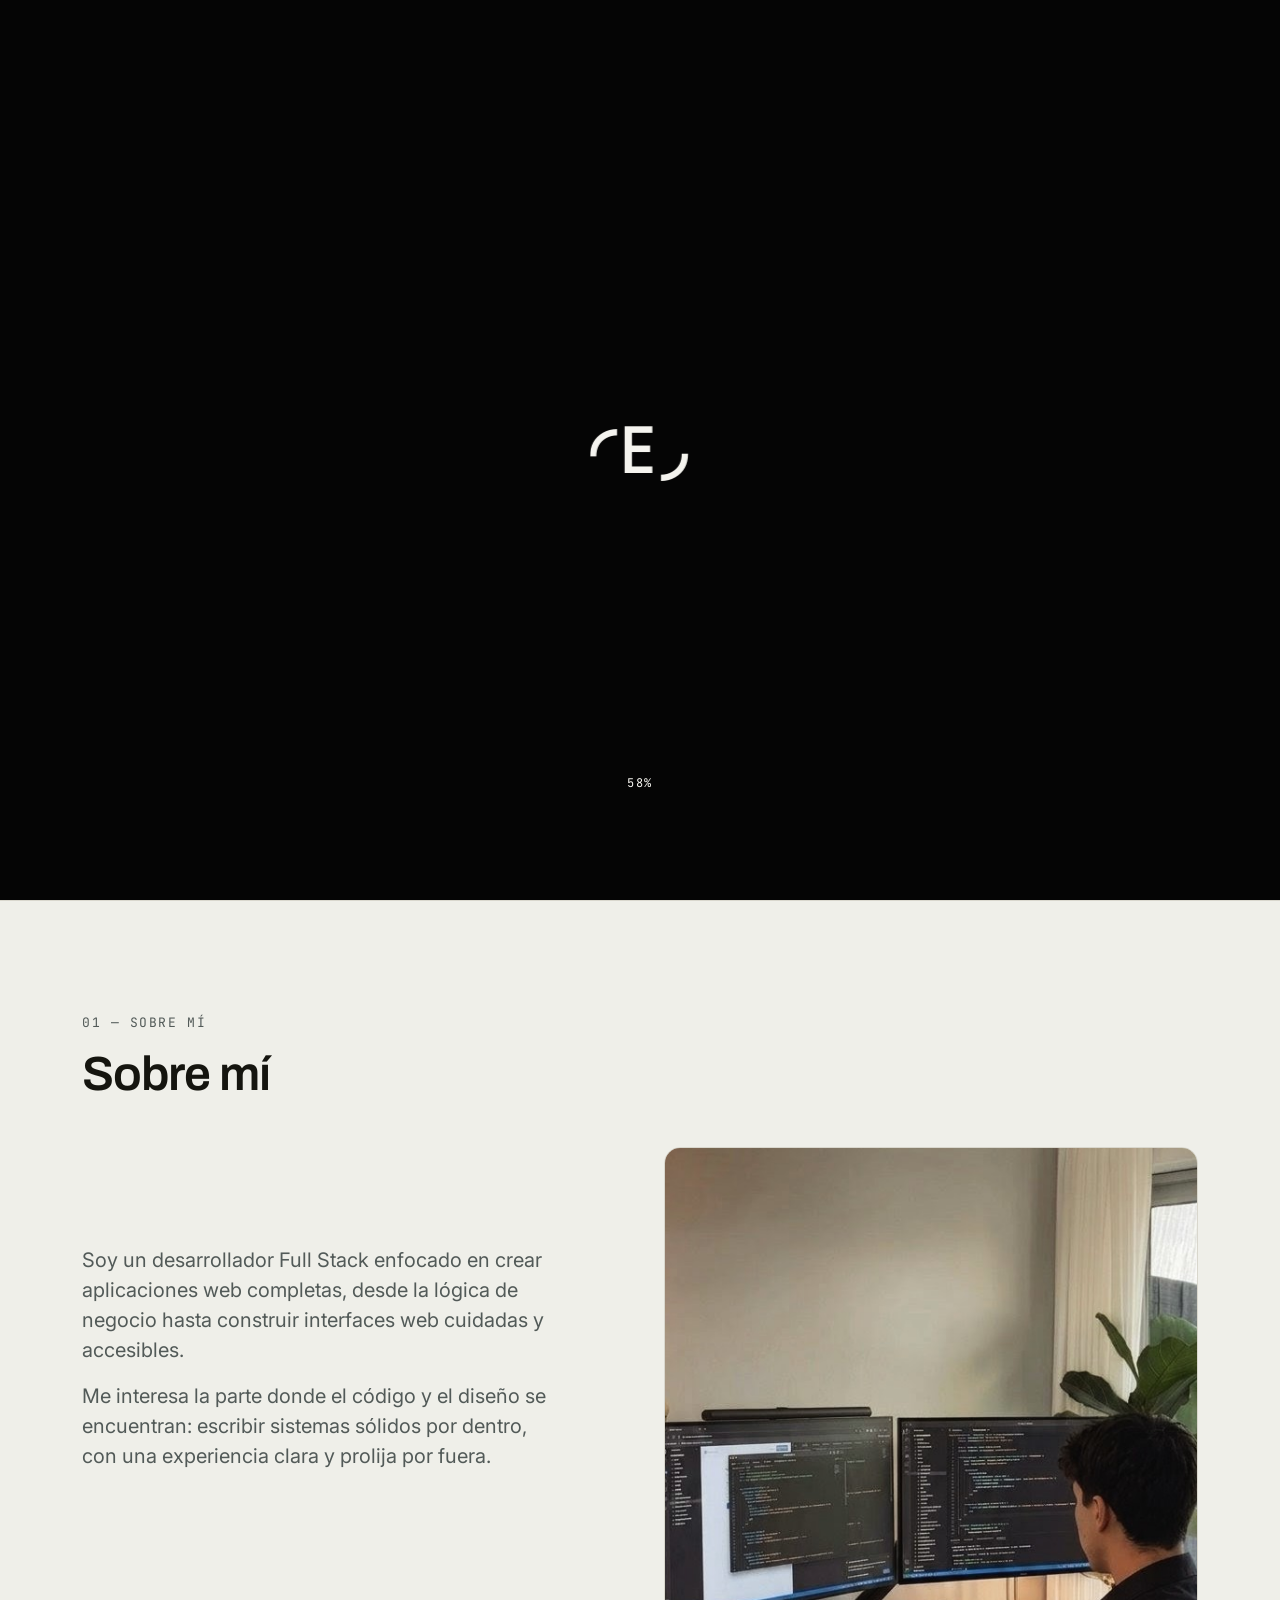
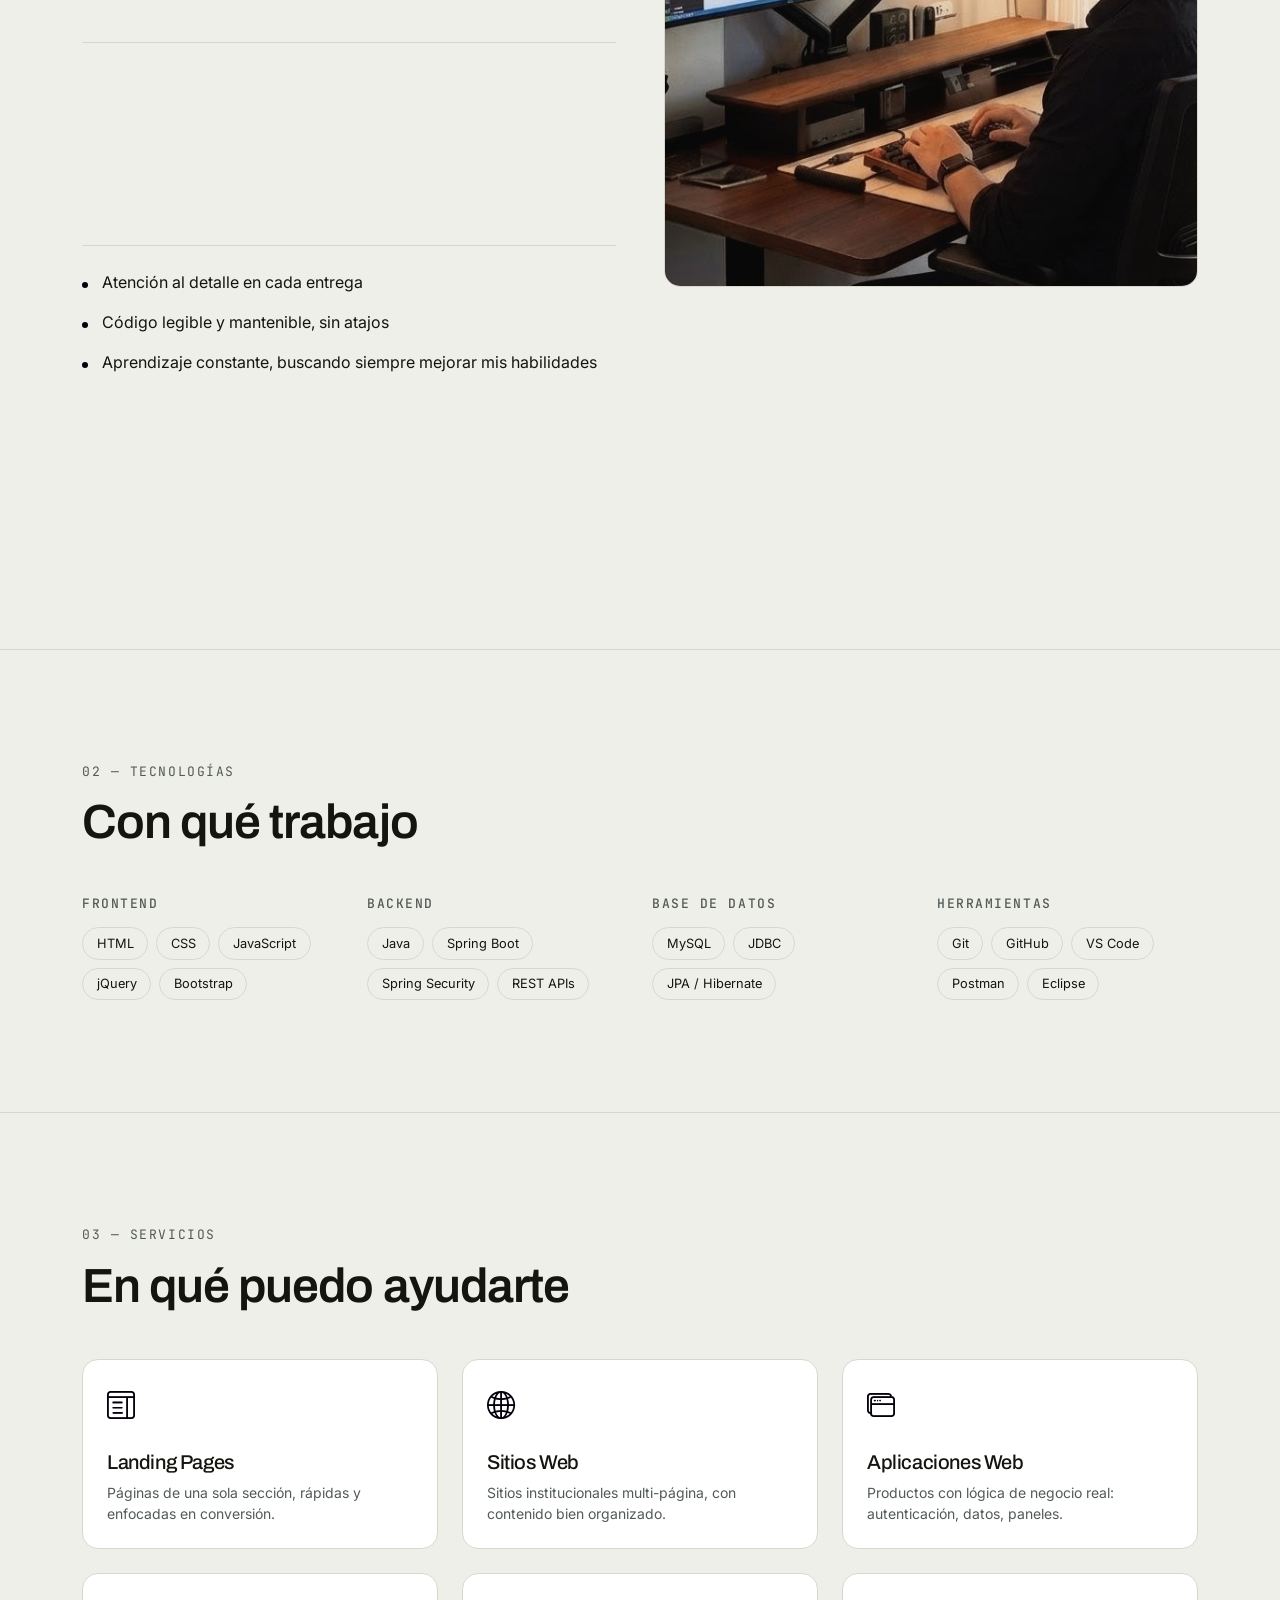
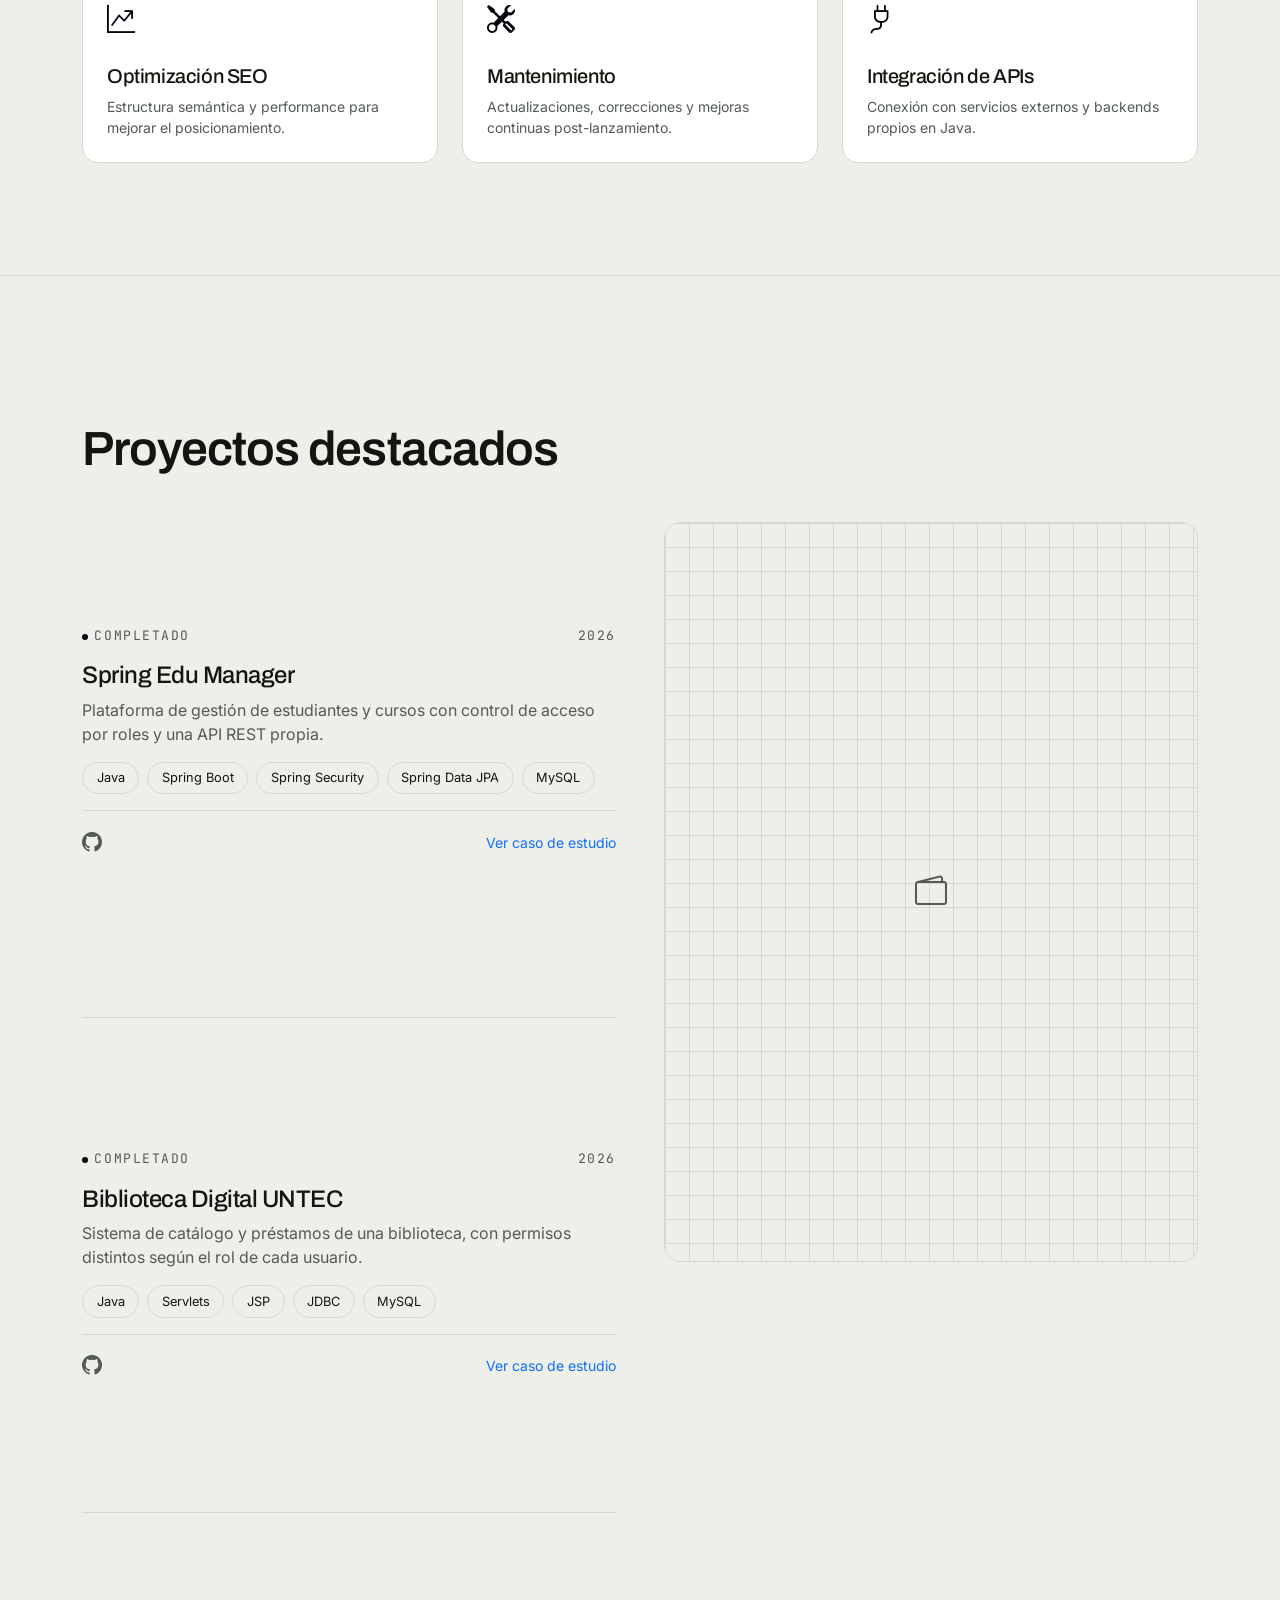
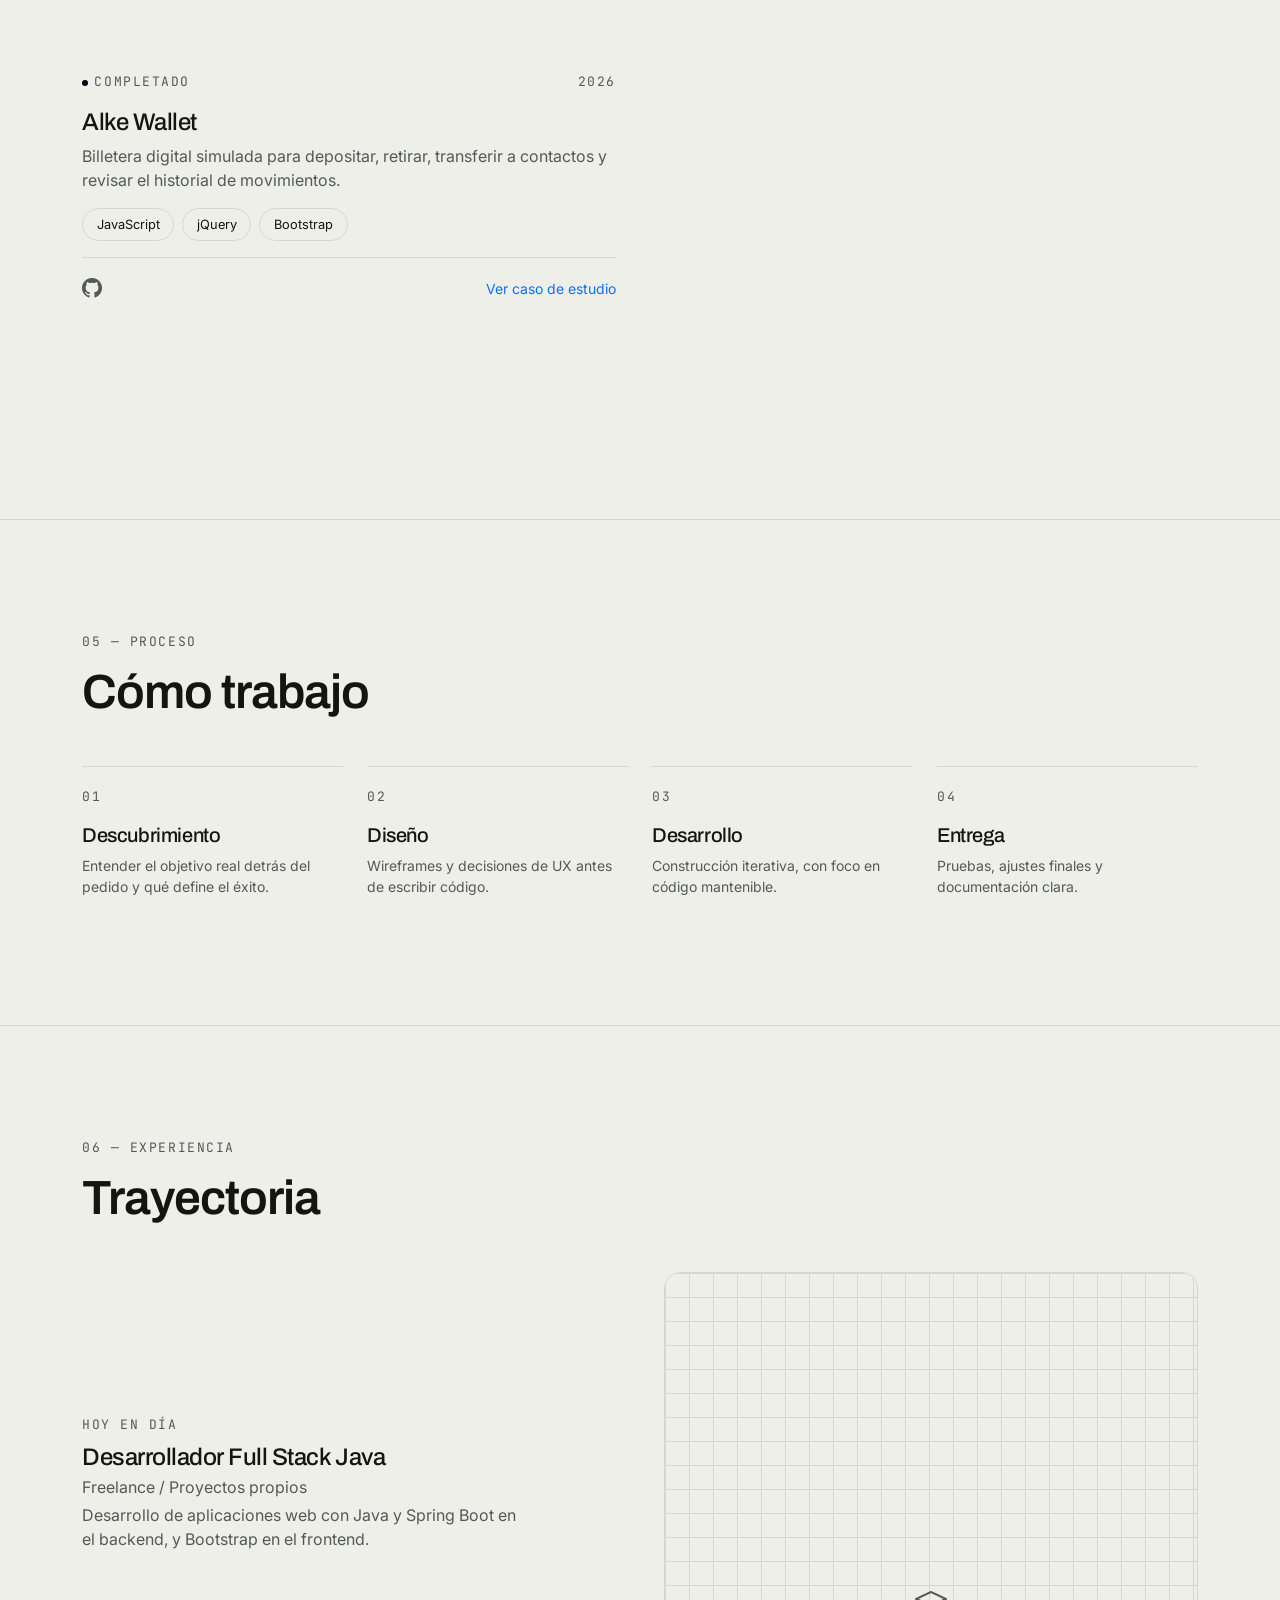
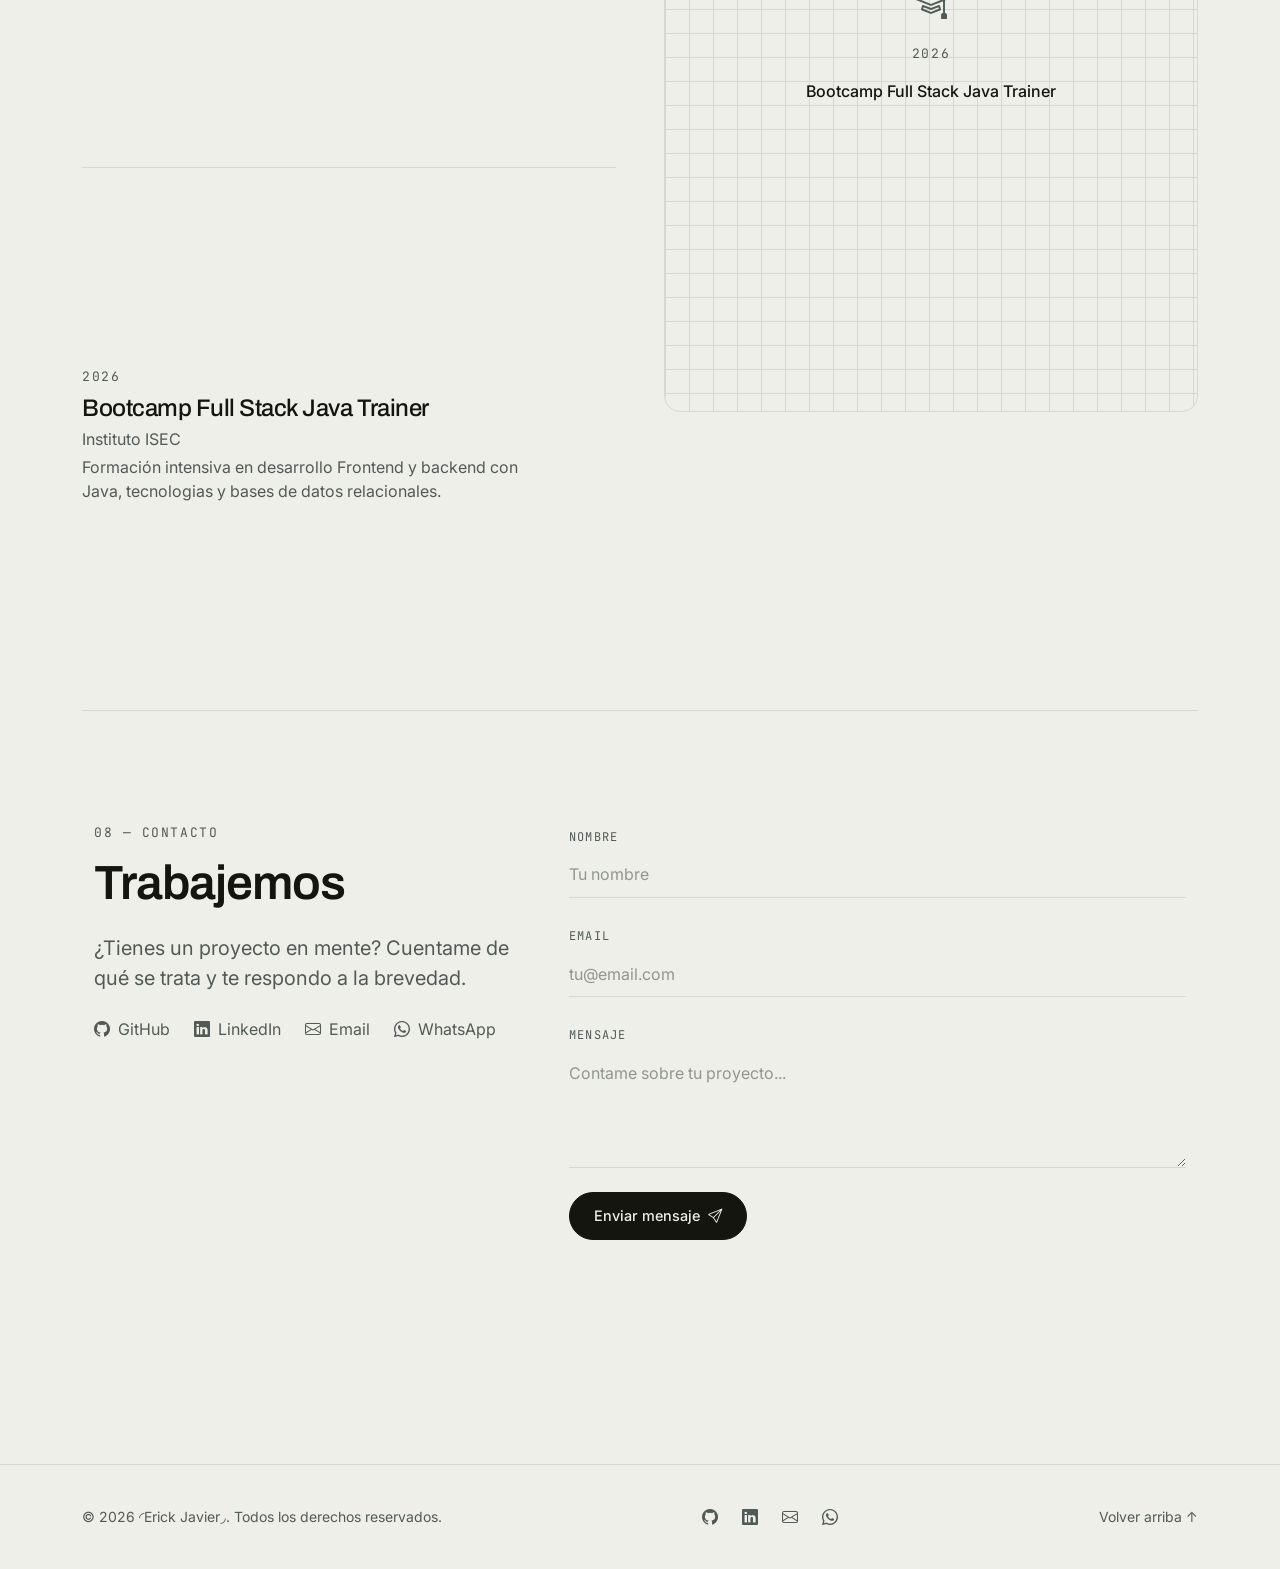
==== commit 949d3d22: "Añadir Eclipse como herramienta de desarrollo" ====
--- a/index.html
+++ b/index.html
@@ -251,6 +251,7 @@
               <span class="badge-custom">GitHub</span>
               <span class="badge-custom">VS Code</span>
               <span class="badge-custom">Postman</span>
+               <span class="badge-custom">Eclipse</span>
             </div>
           </div>
         </div>
--- a/assets/css/style.css
+++ b/assets/css/style.css
@@ -1,13 +1,10 @@
 /* ==========================================================================
-   TOKENS DE DISEÑO
-   Todo color/tipografía del sitio se deriva de estas variables. Nunca
-   hardcodear un color suelto en un componente: se edita acá y se propaga
-   a todo el sitio.
+ Diseño de la pagina
    ========================================================================== */
 :root {
   --ink: #15150f;
   --paper: #efefe9;
-  --stone: #5a5850;
+  --stone: #525a58;
   --stone-soft: #8a8878;
   --line: #d9d7cd;
   --surface: #ffffff;
@@ -123,9 +120,6 @@
 
 /* ==========================================================================
    NAVBAR
-   Fixed-top nativo de Bootstrap. Nada de position:absolute a mano ni
-   transforms propios: eso es justamente lo que rompía la navegación móvil
-   en la versión anterior del proyecto.
    ========================================================================== */
 .navbar-custom {
   background-color: transparent;
@@ -177,8 +171,7 @@
   border-color: var(--fg);
 }
 
-/* Offcanvas (menú móvil): se personaliza el look, no el comportamiento —
-   el comportamiento (scroll-lock, foco, backdrop) lo maneja Bootstrap. */
+
 .offcanvas-custom {
   background-color: var(--bg);
   color: var(--fg);
@@ -378,9 +371,6 @@
   animation: rotate 24s linear infinite;
 }
 
-/* Variante con foto real: la imagen llena el círculo por completo (el borde
-   exterior del .seal actúa como el marco/bisel), sin el anillo punteado
-   interior, que quedaría raro superpuesto a una cara. */
 .seal-photo {
   overflow: hidden;
   padding: 0;
@@ -593,8 +583,6 @@
   transform: translateY(0);
 }
 
-/* Stagger sutil: cuando varias tarjetas/columnas de una misma fila entran en
-   viewport juntas (servicios, tecnologías), no aparecen todas a la vez. */
 .row > .reveal:nth-child(2) {
   transition-delay: 0.08s;
 }
@@ -649,9 +637,7 @@
   padding-bottom: 0;
 }
 
-/* Alto mínimo generoso: le da "tiempo de lectura" a cada bloque antes de que
-   el próximo tome el control de la imagen. Sin esto, los bloques cortos
-   harían que la imagen cambie demasiado rápido al hacer scroll. */
+
 @media (min-width: 992px) {
   .scroll-gallery__item {
     min-height: 55vh;
@@ -707,7 +693,6 @@
   color: var(--muted);
 }
 
-/* Fallback mobile: imagen en línea, sin sticky ni crossfade */
 .scroll-gallery__media-inline {
   aspect-ratio: 16 / 10;
   border: 1px solid var(--border);
@@ -733,13 +718,7 @@
   font-size: 1.75rem;
   color: var(--muted);
 }
-/* ==========================================================================
-   FONDO DE GRADIENTE ANIMADO (Hero)
-   Canvas 2D con "blobs" de color difuminados que se mueven lentamente.
-   mix-blend-mode cambia según el tema: "screen" aclara sobre fondo oscuro,
-   "multiply" oscurece sobre fondo claro — sin esto, los blobs se ven lavados
-   o directamente invisibles en uno de los dos modos.
-   ========================================================================== */
+
 .gradient-canvas {
   position: absolute;
   inset: 0;
